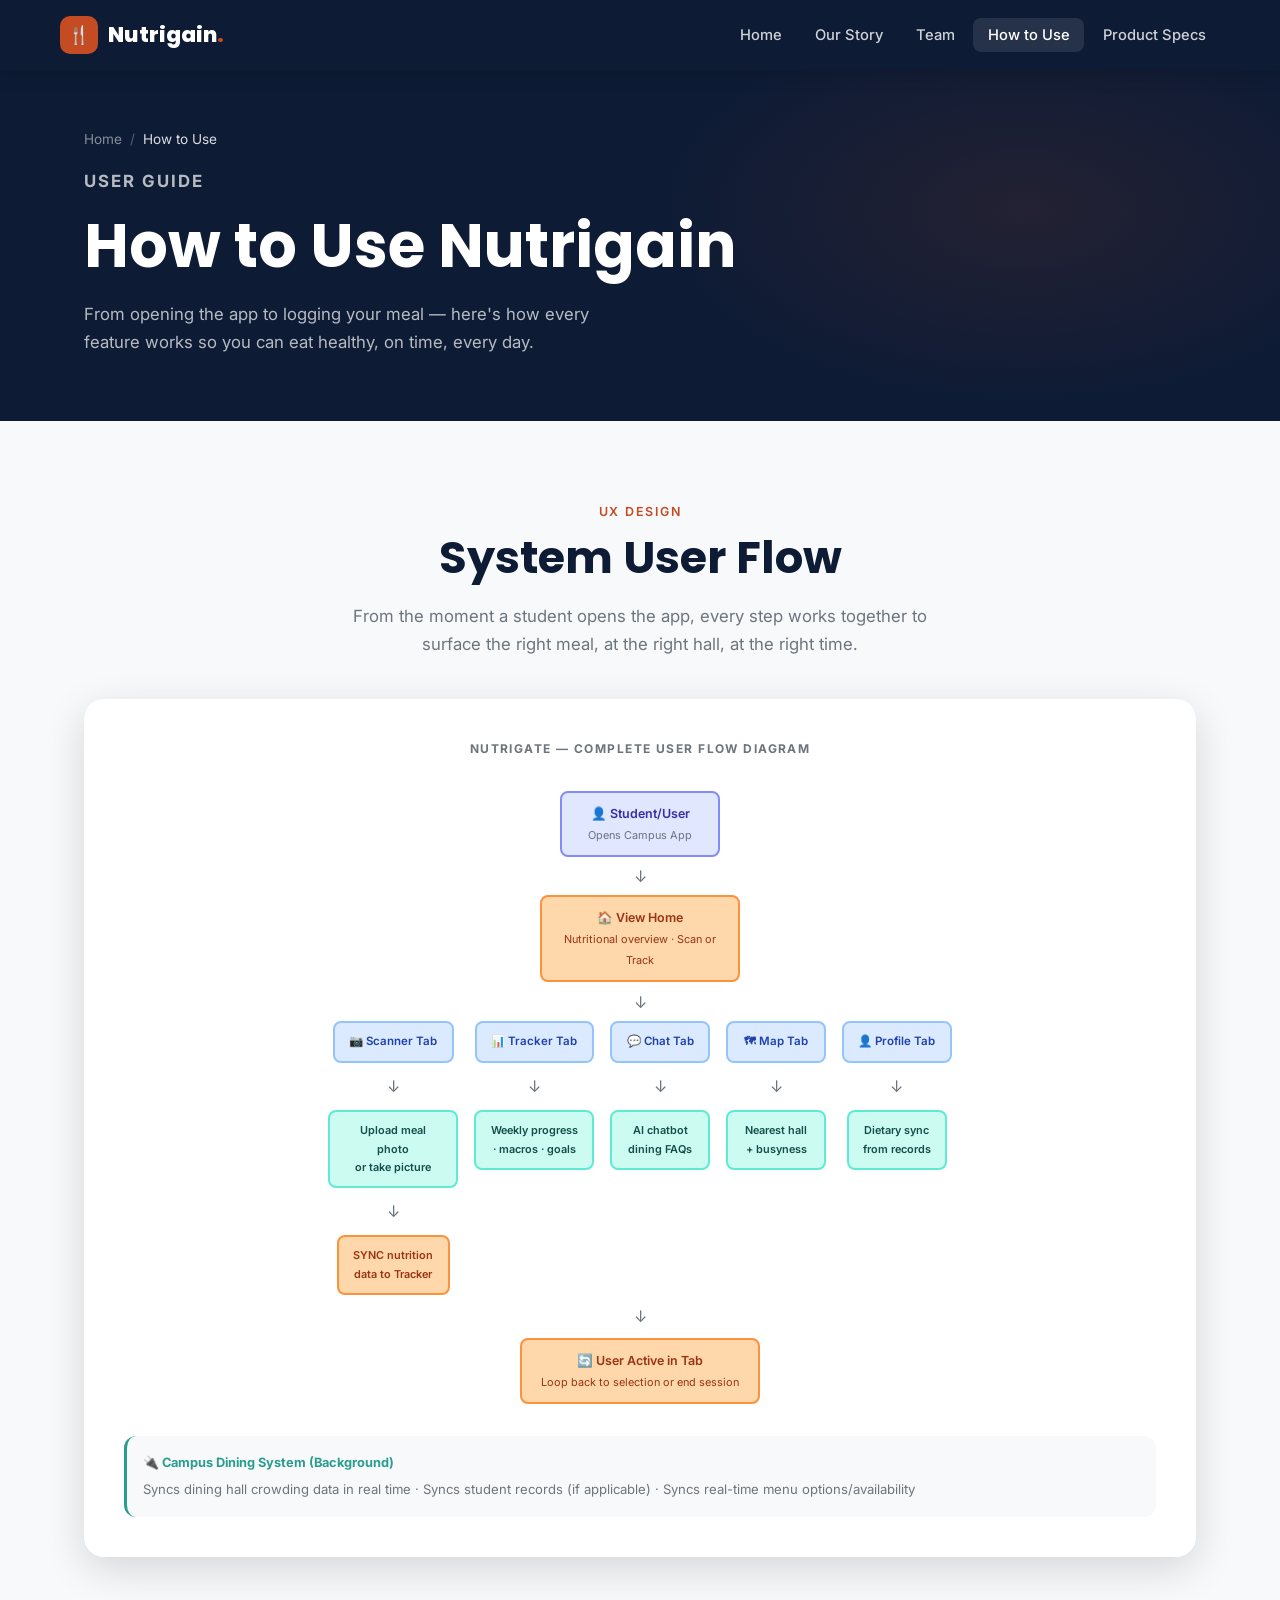
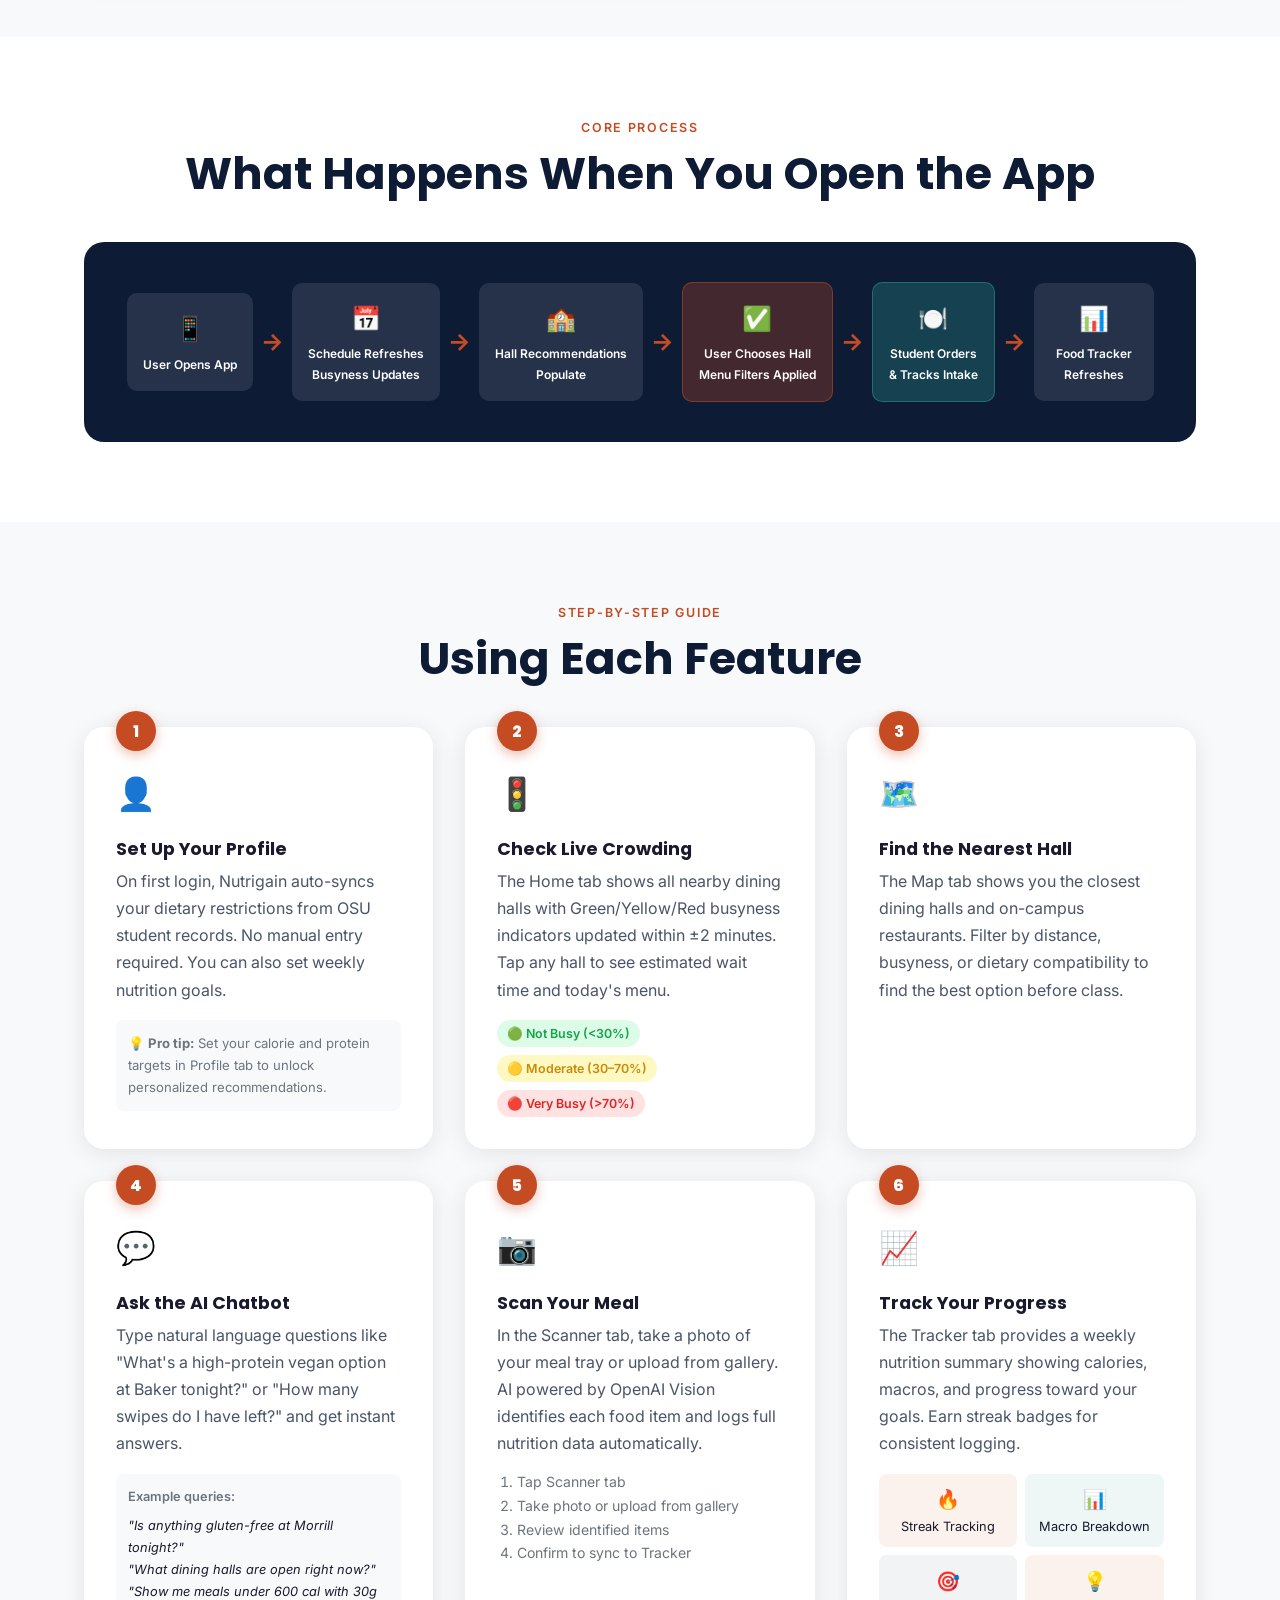
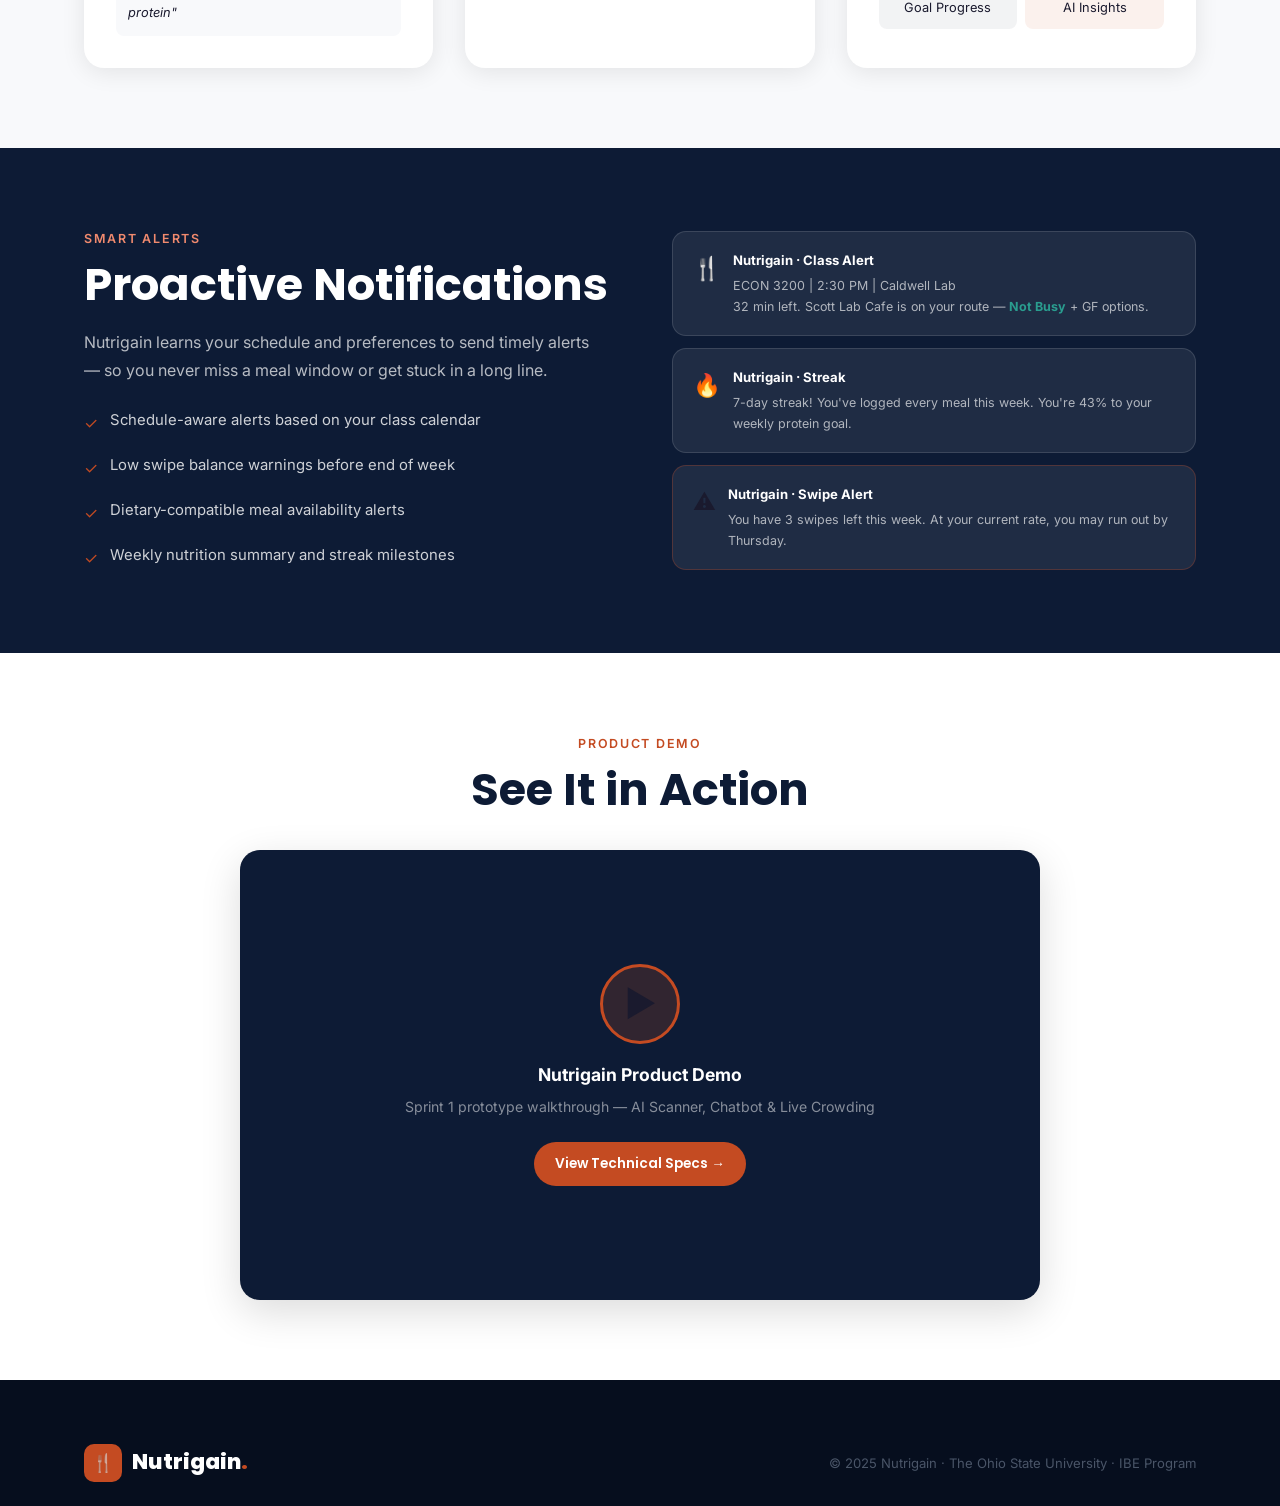
==== how-to-use.html @ 14e50cae "Initial Nutrigain website Co-Authored-By: Claude Sonnet 4.6 <noreply@anthropic.com>" ====
<!DOCTYPE html>
<html lang="en">
<head>
  <meta charset="UTF-8">
  <meta name="viewport" content="width=device-width, initial-scale=1.0">
  <title>How to Use — Nutrigain</title>
  <link rel="stylesheet" href="css/styles.css">
</head>
<body>

<nav class="navbar">
  <div class="nav-inner">
    <a href="index.html" class="nav-logo">
      <div class="nav-logo-icon">🍴</div>
      <span class="nav-logo-text">Nutrigain<span>.</span></span>
    </a>
    <ul class="nav-links">
      <li><a href="index.html">Home</a></li>
      <li><a href="our-story.html">Our Story</a></li>
      <li><a href="team.html">Team</a></li>
      <li><a href="how-to-use.html">How to Use</a></li>
      <li><a href="product-specs.html">Product Specs</a></li>
    </ul>
    <button class="hamburger" aria-label="Menu"><span></span><span></span><span></span></button>
  </div>
</nav>

<!-- ── Page Header ─────────────────────────────────────────── -->
<header class="page-header">
  <div class="container page-header-inner">
    <div class="breadcrumb">
      <a href="index.html">Home</a>
      <span class="sep">/</span>
      <span class="current">How to Use</span>
    </div>
    <p class="page-header-label">User Guide</p>
    <h1>How to Use Nutrigain</h1>
    <p>From opening the app to logging your meal — here's how every feature works so you can eat healthy, on time, every day.</p>
  </div>
</header>

<!-- ── UX Flow Diagram ─────────────────────────────────────── -->
<section class="section section-alt" id="ux-flow">
  <div class="container">
    <div class="text-center fade-in" style="margin-bottom:1.5rem">
      <p class="section-label">UX Design</p>
      <h2 class="section-title">System User Flow</h2>
      <p class="section-subtitle">From the moment a student opens the app, every step works together to surface the right meal, at the right hall, at the right time.</p>
    </div>

    <div class="flow-diagram fade-in">
      <div class="flow-title">NUTRIGATE — COMPLETE USER FLOW DIAGRAM</div>

      <!-- Row 1: Entry -->
      <div style="display:flex; justify-content:center; margin-bottom:0.4rem">
        <div class="flow-node navy" style="text-align:center; min-width:160px">
          👤 Student/User<br>
          <span style="font-size:0.68rem; font-weight:400; color:#6b7280">Opens Campus App</span>
        </div>
      </div>
      <div class="flow-arrow-down">↓</div>

      <!-- Row 2: Home -->
      <div style="display:flex; justify-content:center; margin-bottom:0.4rem">
        <div class="flow-node orange" style="min-width:200px; text-align:center">
          🏠 View Home<br>
          <span style="font-size:0.68rem; font-weight:400">Nutritional overview · Scan or Track</span>
        </div>
      </div>
      <div class="flow-arrow-down">↓</div>

      <!-- Row 3: Branch out -->
      <div style="display:flex; justify-content:center; gap:1rem; margin-bottom:0.4rem; flex-wrap:wrap">
        <div style="display:flex; flex-direction:column; align-items:center; gap:0.3rem">
          <div class="flow-node" style="min-width:100px; font-size:0.72rem; text-align:center">📷 Scanner Tab</div>
          <div class="flow-arrow-down">↓</div>
          <div class="flow-node teal" style="min-width:100px; font-size:0.68rem; text-align:center">Upload meal photo<br>or take picture</div>
          <div class="flow-arrow-down">↓</div>
          <div class="flow-node orange" style="min-width:100px; font-size:0.68rem; text-align:center">SYNC nutrition<br>data to Tracker</div>
        </div>

        <div style="display:flex; flex-direction:column; align-items:center; gap:0.3rem">
          <div class="flow-node" style="min-width:100px; font-size:0.72rem; text-align:center">📊 Tracker Tab</div>
          <div class="flow-arrow-down">↓</div>
          <div class="flow-node teal" style="min-width:100px; font-size:0.68rem; text-align:center">Weekly progress<br>· macros · goals</div>
        </div>

        <div style="display:flex; flex-direction:column; align-items:center; gap:0.3rem">
          <div class="flow-node" style="min-width:100px; font-size:0.72rem; text-align:center">💬 Chat Tab</div>
          <div class="flow-arrow-down">↓</div>
          <div class="flow-node teal" style="min-width:100px; font-size:0.68rem; text-align:center">AI chatbot<br>dining FAQs</div>
        </div>

        <div style="display:flex; flex-direction:column; align-items:center; gap:0.3rem">
          <div class="flow-node" style="min-width:100px; font-size:0.72rem; text-align:center">🗺 Map Tab</div>
          <div class="flow-arrow-down">↓</div>
          <div class="flow-node teal" style="min-width:100px; font-size:0.68rem; text-align:center">Nearest hall<br>+ busyness</div>
        </div>

        <div style="display:flex; flex-direction:column; align-items:center; gap:0.3rem">
          <div class="flow-node" style="min-width:100px; font-size:0.72rem; text-align:center">👤 Profile Tab</div>
          <div class="flow-arrow-down">↓</div>
          <div class="flow-node teal" style="min-width:100px; font-size:0.68rem; text-align:center">Dietary sync<br>from records</div>
        </div>
      </div>

      <div class="flow-arrow-down" style="margin:0.5rem 0">↓</div>
      <div style="display:flex; justify-content:center">
        <div class="flow-node orange" style="min-width:240px; text-align:center">
          🔄 User Active in Tab<br>
          <span style="font-size:0.68rem; font-weight:400">Loop back to selection or end session</span>
        </div>
      </div>

      <!-- Data sync note -->
      <div style="margin-top:2rem; padding:1rem; background:var(--off-white); border-radius:var(--radius); border-left:3px solid var(--teal)">
        <div style="font-size:0.8rem; font-weight:700; color:var(--teal); margin-bottom:0.3rem">🔌 Campus Dining System (Background)</div>
        <div style="font-size:0.82rem; color:var(--gray)">Syncs dining hall crowding data in real time · Syncs student records (if applicable) · Syncs real-time menu options/availability</div>
      </div>
    </div>
  </div>
</section>

<!-- ── Core Process Flow ────────────────────────────────────── -->
<section class="section">
  <div class="container">
    <div class="text-center fade-in" style="margin-bottom:2.5rem">
      <p class="section-label">Core Process</p>
      <h2 class="section-title">What Happens When You Open the App</h2>
    </div>
    <div class="fade-in" style="background:var(--navy); border-radius:var(--radius-lg); padding:2.5rem; overflow-x:auto">
      <div style="display:flex; align-items:center; gap:0.5rem; flex-wrap:wrap; justify-content:center; min-width:600px">
        <div style="background:rgba(255,255,255,0.1); border-radius:10px; padding:1rem; text-align:center; min-width:120px">
          <div style="font-size:1.5rem">📱</div>
          <div style="font-size:0.75rem; color:white; font-weight:600; margin-top:0.3rem">User Opens App</div>
        </div>
        <div style="color:var(--orange); font-size:1.5rem; font-weight:700">→</div>
        <div style="background:rgba(255,255,255,0.1); border-radius:10px; padding:1rem; text-align:center; min-width:120px">
          <div style="font-size:1.5rem">📅</div>
          <div style="font-size:0.75rem; color:white; font-weight:600; margin-top:0.3rem">Schedule Refreshes<br>Busyness Updates</div>
        </div>
        <div style="color:var(--orange); font-size:1.5rem; font-weight:700">→</div>
        <div style="background:rgba(255,255,255,0.1); border-radius:10px; padding:1rem; text-align:center; min-width:120px">
          <div style="font-size:1.5rem">🏫</div>
          <div style="font-size:0.75rem; color:white; font-weight:600; margin-top:0.3rem">Hall Recommendations<br>Populate</div>
        </div>
        <div style="color:var(--orange); font-size:1.5rem; font-weight:700">→</div>
        <div style="background:rgba(196,75,34,0.3); border:1px solid rgba(196,75,34,0.5); border-radius:10px; padding:1rem; text-align:center; min-width:120px">
          <div style="font-size:1.5rem">✅</div>
          <div style="font-size:0.75rem; color:white; font-weight:600; margin-top:0.3rem">User Chooses Hall<br>Menu Filters Applied</div>
        </div>
        <div style="color:var(--orange); font-size:1.5rem; font-weight:700">→</div>
        <div style="background:rgba(42,157,143,0.3); border:1px solid rgba(42,157,143,0.5); border-radius:10px; padding:1rem; text-align:center; min-width:120px">
          <div style="font-size:1.5rem">🍽️</div>
          <div style="font-size:0.75rem; color:white; font-weight:600; margin-top:0.3rem">Student Orders<br>&amp; Tracks Intake</div>
        </div>
        <div style="color:var(--orange); font-size:1.5rem; font-weight:700">→</div>
        <div style="background:rgba(255,255,255,0.1); border-radius:10px; padding:1rem; text-align:center; min-width:120px">
          <div style="font-size:1.5rem">📊</div>
          <div style="font-size:0.75rem; color:white; font-weight:600; margin-top:0.3rem">Food Tracker<br>Refreshes</div>
        </div>
      </div>
    </div>
  </div>
</section>

<!-- ── Feature Walkthroughs ─────────────────────────────────── -->
<section class="section section-alt" id="ai-scanner">
  <div class="container">
    <div class="text-center fade-in" style="margin-bottom:2.5rem">
      <p class="section-label">Step-by-Step Guide</p>
      <h2 class="section-title">Using Each Feature</h2>
    </div>
    <div class="steps-grid">

      <!-- Feature 1 -->
      <div class="step-card fade-in">
        <div class="step-num">1</div>
        <div class="step-icon">👤</div>
        <h3>Set Up Your Profile</h3>
        <p>On first login, Nutrigain auto-syncs your dietary restrictions from OSU student records. No manual entry required. You can also set weekly nutrition goals.</p>
        <div style="margin-top:1rem; background:var(--off-white); border-radius:8px; padding:0.75rem; font-size:0.82rem; color:var(--gray)">
          💡 <strong>Pro tip:</strong> Set your calorie and protein targets in Profile tab to unlock personalized recommendations.
        </div>
      </div>

      <!-- Feature 2 -->
      <div class="step-card fade-in fade-in-delay-1" id="crowding">
        <div class="step-num">2</div>
        <div class="step-icon">🚦</div>
        <h3>Check Live Crowding</h3>
        <p>The Home tab shows all nearby dining halls with Green/Yellow/Red busyness indicators updated within ±2 minutes. Tap any hall to see estimated wait time and today's menu.</p>
        <div style="margin-top:1rem; display:flex; gap:0.5rem; flex-wrap:wrap">
          <span style="background:#dcfce7; color:#16a34a; padding:3px 10px; border-radius:20px; font-size:0.78rem; font-weight:600">🟢 Not Busy (&lt;30%)</span>
          <span style="background:#fef9c3; color:#ca8a04; padding:3px 10px; border-radius:20px; font-size:0.78rem; font-weight:600">🟡 Moderate (30–70%)</span>
          <span style="background:#fee2e2; color:#dc2626; padding:3px 10px; border-radius:20px; font-size:0.78rem; font-weight:600">🔴 Very Busy (&gt;70%)</span>
        </div>
      </div>

      <!-- Feature 3 -->
      <div class="step-card fade-in fade-in-delay-2">
        <div class="step-num">3</div>
        <div class="step-icon">🗺️</div>
        <h3>Find the Nearest Hall</h3>
        <p>The Map tab shows you the closest dining halls and on-campus restaurants. Filter by distance, busyness, or dietary compatibility to find the best option before class.</p>
      </div>

      <!-- Feature 4 -->
      <div class="step-card fade-in" id="chatbot">
        <div class="step-num">4</div>
        <div class="step-icon">💬</div>
        <h3>Ask the AI Chatbot</h3>
        <p>Type natural language questions like "What's a high-protein vegan option at Baker tonight?" or "How many swipes do I have left?" and get instant answers.</p>
        <div style="margin-top:1rem; background:var(--off-white); border-radius:8px; padding:0.75rem">
          <div style="font-size:0.8rem; color:var(--gray); margin-bottom:0.5rem; font-weight:600">Example queries:</div>
          <div style="font-size:0.8rem; color:var(--dark); font-style:italic">"Is anything gluten-free at Morrill tonight?"</div>
          <div style="font-size:0.8rem; color:var(--dark); font-style:italic">"What dining halls are open right now?"</div>
          <div style="font-size:0.8rem; color:var(--dark); font-style:italic">"Show me meals under 600 cal with 30g protein"</div>
        </div>
      </div>

      <!-- Feature 5 -->
      <div class="step-card fade-in fade-in-delay-1">
        <div class="step-num">5</div>
        <div class="step-icon">📷</div>
        <h3>Scan Your Meal</h3>
        <p>In the Scanner tab, take a photo of your meal tray or upload from gallery. AI powered by OpenAI Vision identifies each food item and logs full nutrition data automatically.</p>
        <ol style="margin-top:0.75rem; padding-left:1.2rem; font-size:0.88rem; color:var(--gray)">
          <li>Tap Scanner tab</li>
          <li>Take photo or upload from gallery</li>
          <li>Review identified items</li>
          <li>Confirm to sync to Tracker</li>
        </ol>
      </div>

      <!-- Feature 6 -->
      <div class="step-card fade-in fade-in-delay-2" id="tracker">
        <div class="step-num">6</div>
        <div class="step-icon">📈</div>
        <h3>Track Your Progress</h3>
        <p>The Tracker tab provides a weekly nutrition summary showing calories, macros, and progress toward your goals. Earn streak badges for consistent logging.</p>
        <div style="margin-top:1rem; display:grid; grid-template-columns:1fr 1fr; gap:0.5rem; text-align:center">
          <div style="background:rgba(196,75,34,0.08); border-radius:8px; padding:0.6rem; font-size:0.8rem"><span style="font-size:1.2rem">🔥</span><br>Streak Tracking</div>
          <div style="background:rgba(42,157,143,0.08); border-radius:8px; padding:0.6rem; font-size:0.8rem"><span style="font-size:1.2rem">📊</span><br>Macro Breakdown</div>
          <div style="background:rgba(13,27,53,0.05); border-radius:8px; padding:0.6rem; font-size:0.8rem"><span style="font-size:1.2rem">🎯</span><br>Goal Progress</div>
          <div style="background:rgba(196,75,34,0.08); border-radius:8px; padding:0.6rem; font-size:0.8rem"><span style="font-size:1.2rem">💡</span><br>AI Insights</div>
        </div>
      </div>
    </div>
  </div>
</section>

<!-- ── Smart Notifications ───────────────────────────────────── -->
<section class="section section-dark">
  <div class="container">
    <div style="display:grid; grid-template-columns:1fr 1fr; gap:4rem; align-items:center">
      <div class="fade-in">
        <p class="section-label" style="color:#f08a6e">Smart Alerts</p>
        <h2 class="section-title" style="color:white">Proactive Notifications</h2>
        <p style="color:rgba(255,255,255,0.7); margin-bottom:1.5rem">Nutrigain learns your schedule and preferences to send timely alerts — so you never miss a meal window or get stuck in a long line.</p>
        <ul style="list-style:none">
          <li style="display:flex; align-items:flex-start; gap:0.75rem; margin-bottom:1rem; color:rgba(255,255,255,0.8); font-size:0.93rem">
            <span style="color:var(--orange); font-size:1rem; flex-shrink:0; margin-top:2px">✓</span>
            Schedule-aware alerts based on your class calendar
          </li>
          <li style="display:flex; align-items:flex-start; gap:0.75rem; margin-bottom:1rem; color:rgba(255,255,255,0.8); font-size:0.93rem">
            <span style="color:var(--orange); font-size:1rem; flex-shrink:0; margin-top:2px">✓</span>
            Low swipe balance warnings before end of week
          </li>
          <li style="display:flex; align-items:flex-start; gap:0.75rem; margin-bottom:1rem; color:rgba(255,255,255,0.8); font-size:0.93rem">
            <span style="color:var(--orange); font-size:1rem; flex-shrink:0; margin-top:2px">✓</span>
            Dietary-compatible meal availability alerts
          </li>
          <li style="display:flex; align-items:flex-start; gap:0.75rem; color:rgba(255,255,255,0.8); font-size:0.93rem">
            <span style="color:var(--orange); font-size:1rem; flex-shrink:0; margin-top:2px">✓</span>
            Weekly nutrition summary and streak milestones
          </li>
        </ul>
      </div>
      <div class="fade-in fade-in-delay-1">
        <!-- Notification mockups -->
        <div style="display:flex; flex-direction:column; gap:0.75rem">
          <div style="background:rgba(255,255,255,0.08); border:1px solid rgba(255,255,255,0.12); border-radius:14px; padding:1.1rem 1.25rem; display:flex; align-items:flex-start; gap:0.75rem">
            <div style="font-size:1.4rem; flex-shrink:0">🍴</div>
            <div>
              <div style="font-size:0.82rem; font-weight:700; color:white; margin-bottom:0.2rem">Nutrigain · Class Alert</div>
              <div style="font-size:0.78rem; color:rgba(255,255,255,0.65)">ECON 3200 | 2:30 PM | Caldwell Lab<br>32 min left. Scott Lab Cafe is on your route — <strong style="color:var(--teal)">Not Busy</strong> + GF options.</div>
            </div>
          </div>
          <div style="background:rgba(255,255,255,0.08); border:1px solid rgba(255,255,255,0.12); border-radius:14px; padding:1.1rem 1.25rem; display:flex; align-items:flex-start; gap:0.75rem">
            <div style="font-size:1.4rem; flex-shrink:0">🔥</div>
            <div>
              <div style="font-size:0.82rem; font-weight:700; color:white; margin-bottom:0.2rem">Nutrigain · Streak</div>
              <div style="font-size:0.78rem; color:rgba(255,255,255,0.65)">7-day streak! You've logged every meal this week. You're 43% to your weekly protein goal.</div>
            </div>
          </div>
          <div style="background:rgba(255,255,255,0.08); border:1px solid rgba(196,75,34,0.3); border-radius:14px; padding:1.1rem 1.25rem; display:flex; align-items:flex-start; gap:0.75rem">
            <div style="font-size:1.4rem; flex-shrink:0">⚠️</div>
            <div>
              <div style="font-size:0.82rem; font-weight:700; color:white; margin-bottom:0.2rem">Nutrigain · Swipe Alert</div>
              <div style="font-size:0.78rem; color:rgba(255,255,255,0.65)">You have 3 swipes left this week. At your current rate, you may run out by Thursday.</div>
            </div>
          </div>
        </div>
      </div>
    </div>
  </div>
</section>

<!-- ── Video Embed Placeholder ──────────────────────────────── -->
<section class="section">
  <div class="container">
    <div class="text-center fade-in" style="margin-bottom:2rem">
      <p class="section-label">Product Demo</p>
      <h2 class="section-title">See It in Action</h2>
    </div>
    <div class="fade-in" style="background:var(--navy); border-radius:var(--radius-lg); aspect-ratio:16/9; display:flex; flex-direction:column; align-items:center; justify-content:center; gap:1rem; max-width:800px; margin:0 auto; box-shadow:var(--shadow-lg)">
      <div style="width:80px; height:80px; background:rgba(196,75,34,0.2); border:3px solid var(--orange); border-radius:50%; display:flex; align-items:center; justify-content:center; font-size:2.2rem">▶️</div>
      <div style="text-align:center">
        <div style="color:white; font-weight:700; font-size:1.1rem; margin-bottom:0.3rem">Nutrigain Product Demo</div>
        <div style="color:rgba(255,255,255,0.5); font-size:0.88rem">Sprint 1 prototype walkthrough — AI Scanner, Chatbot &amp; Live Crowding</div>
      </div>
      <a href="product-specs.html" class="btn btn-primary btn-sm" style="margin-top:0.5rem">View Technical Specs →</a>
    </div>
  </div>
</section>

<footer class="footer">
  <div class="container">
    <div class="footer-bottom" style="border-top:none; padding-top:0">
      <div class="nav-logo">
        <div class="nav-logo-icon">🍴</div>
        <span class="nav-logo-text">Nutrigain<span>.</span></span>
      </div>
      <p>&copy; 2025 Nutrigain · The Ohio State University · IBE Program</p>
    </div>
  </div>
</footer>

<script src="js/main.js"></script>
</body>
</html>
---- css/styles.css ----
/* ============================================================
   Nutrigain — Master Stylesheet
   Colors: Navy #0d1b35 | Orange #c44b22 | Teal #2a9d8f
   ============================================================ */

@import url('https://fonts.googleapis.com/css2?family=Poppins:wght@400;600;700;800&family=Inter:wght@300;400;500;600&display=swap');

:root {
  --navy:        #0d1b35;
  --navy-mid:    #162444;
  --navy-light:  #1e3a6e;
  --orange:      #c44b22;
  --orange-h:    #d95c32;
  --teal:        #2a9d8f;
  --teal-h:      #3dbcac;
  --white:       #ffffff;
  --off-white:   #f8f9fb;
  --light:       #eef0f4;
  --gray:        #6c757d;
  --dark:        #1a1a2e;
  --shadow:      0 4px 24px rgba(0,0,0,0.09);
  --shadow-lg:   0 12px 40px rgba(0,0,0,0.14);
  --radius:      12px;
  --radius-lg:   20px;
  --transition:  all 0.3s cubic-bezier(0.4,0,0.2,1);
}

/* ── Reset ── */
*, *::before, *::after { box-sizing: border-box; margin: 0; padding: 0; }
html { scroll-behavior: smooth; }
body {
  font-family: 'Inter', -apple-system, BlinkMacSystemFont, sans-serif;
  color: var(--dark);
  line-height: 1.7;
  overflow-x: hidden;
  background: var(--white);
}
img { max-width: 100%; display: block; }
a  { text-decoration: none; color: inherit; }
ul { list-style: none; }

/* ── Typography ── */
h1,h2,h3,h4,h5 { font-family: 'Poppins', sans-serif; font-weight: 700; line-height: 1.25; }
h1 { font-size: clamp(2.2rem, 5vw, 3.8rem); }
h2 { font-size: clamp(1.8rem, 3.5vw, 2.8rem); }
h3 { font-size: clamp(1.2rem, 2vw, 1.6rem); }
p  { font-size: 1rem; color: #4a5568; }

.section-label {
  font-size: 0.78rem;
  font-weight: 600;
  letter-spacing: 0.14em;
  text-transform: uppercase;
  color: var(--orange);
  margin-bottom: 0.5rem;
}
.section-title { margin-bottom: 1rem; color: var(--navy); }
.section-subtitle { font-size: 1.05rem; color: var(--gray); max-width: 600px; }

/* ── Layout Helpers ── */
.container { max-width: 1160px; margin: 0 auto; padding: 0 1.5rem; }
.section { padding: 5rem 0; }
.section-dark { background: var(--navy); }
.section-alt  { background: var(--off-white); }
.text-center { text-align: center; }
.text-center .section-subtitle { margin: 0 auto; }
.flex { display: flex; }
.flex-center { display: flex; align-items: center; justify-content: center; }
.grid-2 { display: grid; grid-template-columns: repeat(2,1fr); gap: 2rem; }
.grid-3 { display: grid; grid-template-columns: repeat(3,1fr); gap: 2rem; }
.grid-4 { display: grid; grid-template-columns: repeat(4,1fr); gap: 1.5rem; }

/* ── Buttons ── */
.btn {
  display: inline-flex;
  align-items: center;
  gap: 0.5rem;
  padding: 0.8rem 2rem;
  border-radius: 50px;
  font-family: 'Poppins', sans-serif;
  font-weight: 600;
  font-size: 0.95rem;
  cursor: pointer;
  border: 2px solid transparent;
  transition: var(--transition);
  white-space: nowrap;
}
.btn-primary { background: var(--orange); color: var(--white); }
.btn-primary:hover { background: var(--orange-h); transform: translateY(-2px); box-shadow: 0 8px 24px rgba(196,75,34,0.35); }
.btn-secondary { background: transparent; border-color: var(--white); color: var(--white); }
.btn-secondary:hover { background: var(--white); color: var(--navy); transform: translateY(-2px); }
.btn-teal { background: var(--teal); color: var(--white); }
.btn-teal:hover { background: var(--teal-h); transform: translateY(-2px); }
.btn-outline { background: transparent; border-color: var(--navy); color: var(--navy); }
.btn-outline:hover { background: var(--navy); color: var(--white); }
.btn-sm { padding: 0.5rem 1.2rem; font-size: 0.85rem; }

/* ── Navigation ── */
.navbar {
  position: fixed;
  top: 0; left: 0; right: 0;
  z-index: 1000;
  background: var(--navy);
  padding: 0 1.5rem;
  height: 70px;
  display: flex;
  align-items: center;
  transition: var(--transition);
  box-shadow: 0 2px 20px rgba(0,0,0,0.2);
}
.navbar.scrolled { height: 62px; background: rgba(13,27,53,0.97); backdrop-filter: blur(10px); }
.nav-inner { max-width: 1160px; margin: 0 auto; width: 100%; display: flex; align-items: center; justify-content: space-between; }
.nav-logo { display: flex; align-items: center; gap: 0.65rem; }
.nav-logo-icon {
  width: 38px; height: 38px;
  background: var(--orange);
  border-radius: 10px;
  display: flex; align-items: center; justify-content: center;
  font-size: 1.1rem;
}
.nav-logo-text { font-family: 'Poppins', sans-serif; font-weight: 800; font-size: 1.35rem; color: var(--white); }
.nav-logo-text span { color: var(--orange); }
.nav-links { display: flex; align-items: center; gap: 0.25rem; }
.nav-links a {
  color: rgba(255,255,255,0.8);
  font-weight: 500;
  font-size: 0.92rem;
  padding: 0.5rem 0.9rem;
  border-radius: 8px;
  transition: var(--transition);
}
.nav-links a:hover, .nav-links a.active { color: var(--white); background: rgba(255,255,255,0.1); }
.nav-cta { margin-left: 0.5rem; }
.hamburger { display: none; flex-direction: column; gap: 5px; cursor: pointer; padding: 5px; }
.hamburger span { display: block; width: 24px; height: 2px; background: var(--white); border-radius: 2px; transition: var(--transition); }

/* ── Hero ── */
.hero {
  min-height: 100vh;
  background: var(--navy);
  display: flex;
  align-items: center;
  position: relative;
  overflow: hidden;
  padding-top: 70px;
}
.hero-bg {
  position: absolute; inset: 0;
  background:
    radial-gradient(ellipse 60% 50% at 70% 50%, rgba(196,75,34,0.12) 0%, transparent 60%),
    radial-gradient(ellipse 40% 60% at 20% 80%, rgba(42,157,143,0.1) 0%, transparent 50%);
}
.hero-grid {
  display: grid;
  grid-template-columns: 1fr 1fr;
  gap: 4rem;
  align-items: center;
  position: relative;
  z-index: 1;
}
.hero-badge {
  display: inline-flex;
  align-items: center;
  gap: 0.5rem;
  background: rgba(196,75,34,0.15);
  border: 1px solid rgba(196,75,34,0.3);
  color: #f08a6e;
  padding: 0.4rem 1rem;
  border-radius: 50px;
  font-size: 0.82rem;
  font-weight: 600;
  letter-spacing: 0.05em;
  margin-bottom: 1.5rem;
}
.hero h1 { color: var(--white); margin-bottom: 1.25rem; }
.hero h1 .highlight { color: var(--orange); }
.hero p { color: rgba(255,255,255,0.7); font-size: 1.1rem; max-width: 500px; margin-bottom: 2rem; }
.hero-actions { display: flex; gap: 1rem; flex-wrap: wrap; }
.hero-stats { display: flex; gap: 2.5rem; margin-top: 3rem; }
.hero-stat-num { font-family: 'Poppins', sans-serif; font-size: 1.8rem; font-weight: 800; color: var(--white); }
.hero-stat-label { font-size: 0.82rem; color: rgba(255,255,255,0.55); margin-top: -2px; }

/* Phone mockup */
.phone-mockup {
  position: relative;
  display: flex;
  justify-content: center;
  align-items: center;
}
.phone-glow {
  position: absolute;
  width: 280px; height: 280px;
  background: radial-gradient(circle, rgba(196,75,34,0.25), transparent 70%);
  border-radius: 50%;
}
.phone-frame {
  width: 260px;
  background: #111827;
  border-radius: 36px;
  padding: 10px;
  box-shadow: 0 30px 80px rgba(0,0,0,0.5), inset 0 0 0 1px rgba(255,255,255,0.1);
  position: relative;
  z-index: 1;
}
.phone-screen {
  background: #0f172a;
  border-radius: 28px;
  overflow: hidden;
  min-height: 480px;
}
.phone-notch {
  width: 80px; height: 20px;
  background: #111827;
  border-radius: 0 0 12px 12px;
  margin: 0 auto;
}
.phone-header {
  background: var(--orange);
  padding: 1rem;
  text-align: center;
}
.phone-header-title { font-family: 'Poppins', sans-serif; font-weight: 700; color: white; font-size: 0.9rem; }
.phone-header-sub { font-size: 0.68rem; color: rgba(255,255,255,0.8); }
.phone-tabs {
  display: flex;
  border-bottom: 1px solid rgba(255,255,255,0.1);
}
.phone-tab {
  flex: 1;
  padding: 0.5rem;
  text-align: center;
  font-size: 0.65rem;
  color: rgba(255,255,255,0.5);
  cursor: pointer;
}
.phone-tab.active { color: var(--orange); border-bottom: 2px solid var(--orange); }
.phone-content { padding: 0.75rem; }
.phone-greeting { font-size: 0.75rem; color: rgba(255,255,255,0.7); margin-bottom: 0.5rem; }
.phone-greeting b { color: white; }
.phone-stats-row { display: flex; gap: 0.5rem; margin-bottom: 0.75rem; }
.phone-stat-card {
  flex: 1;
  background: rgba(255,255,255,0.06);
  border-radius: 8px;
  padding: 0.5rem;
  text-align: center;
}
.phone-stat-card .num { font-size: 0.9rem; font-weight: 700; color: var(--orange); }
.phone-stat-card .lbl { font-size: 0.55rem; color: rgba(255,255,255,0.5); }
.phone-section-title { font-size: 0.72rem; font-weight: 600; color: rgba(255,255,255,0.9); margin-bottom: 0.5rem; display: flex; align-items: center; justify-content: space-between; }
.live-badge { font-size: 0.55rem; background: #16a34a; color: white; padding: 2px 6px; border-radius: 4px; }
.dining-card {
  background: rgba(255,255,255,0.06);
  border-radius: 8px;
  padding: 0.6rem 0.75rem;
  margin-bottom: 0.4rem;
  display: flex;
  align-items: center;
  justify-content: space-between;
}
.dining-card-name { font-size: 0.68rem; color: white; font-weight: 600; }
.dining-card-sub { font-size: 0.58rem; color: rgba(255,255,255,0.5); }
.status-badge { font-size: 0.55rem; padding: 2px 7px; border-radius: 4px; font-weight: 600; }
.status-green { background: rgba(22,163,74,0.25); color: #4ade80; }
.status-yellow { background: rgba(234,179,8,0.25); color: #facc15; }
.status-red { background: rgba(239,68,68,0.25); color: #f87171; }
.phone-streak {
  background: linear-gradient(135deg, rgba(196,75,34,0.3), rgba(196,75,34,0.1));
  border: 1px solid rgba(196,75,34,0.3);
  border-radius: 8px;
  padding: 0.6rem;
  text-align: center;
  margin-top: 0.5rem;
}
.phone-streak .streak-num { font-size: 1.1rem; font-weight: 800; color: var(--orange); }
.phone-streak .streak-txt { font-size: 0.6rem; color: rgba(255,255,255,0.6); }
.phone-bottom-nav {
  display: flex;
  background: #0f172a;
  border-top: 1px solid rgba(255,255,255,0.08);
  padding: 0.5rem 0;
}
.phone-bottom-nav a {
  flex: 1;
  text-align: center;
  font-size: 0.6rem;
  color: rgba(255,255,255,0.4);
  display: flex;
  flex-direction: column;
  align-items: center;
  gap: 2px;
}
.phone-bottom-nav a.active { color: var(--orange); }
.phone-bottom-nav a .icon { font-size: 1rem; }

/* ── Problem Section ── */
.problem-grid { display: grid; grid-template-columns: repeat(3,1fr); gap: 1.5rem; margin-top: 3rem; }
.problem-card {
  background: var(--white);
  border-radius: var(--radius-lg);
  padding: 2rem;
  box-shadow: var(--shadow);
  transition: var(--transition);
  border-top: 4px solid transparent;
}
.problem-card:nth-child(1) { border-top-color: var(--orange); }
.problem-card:nth-child(2) { border-top-color: var(--navy); }
.problem-card:nth-child(3) { border-top-color: var(--teal); }
.problem-card:hover { transform: translateY(-6px); box-shadow: var(--shadow-lg); }
.problem-icon { font-size: 2.2rem; margin-bottom: 1rem; }
.problem-card h3 { margin-bottom: 0.6rem; font-size: 1.15rem; }

/* ── Features ── */
.features-grid { display: grid; grid-template-columns: repeat(3,1fr); gap: 1.5rem; margin-top: 3rem; }
.feature-card {
  background: rgba(255,255,255,0.05);
  border: 1px solid rgba(255,255,255,0.08);
  border-radius: var(--radius-lg);
  padding: 2rem;
  transition: var(--transition);
}
.feature-card:hover {
  background: rgba(255,255,255,0.08);
  transform: translateY(-4px);
  border-color: rgba(196,75,34,0.3);
}
.feature-icon {
  width: 52px; height: 52px;
  border-radius: 14px;
  display: flex; align-items: center; justify-content: center;
  font-size: 1.4rem;
  margin-bottom: 1.2rem;
}
.fi-orange { background: rgba(196,75,34,0.2); }
.fi-teal   { background: rgba(42,157,143,0.2); }
.fi-blue   { background: rgba(59,130,246,0.2); }
.feature-card h3 { color: var(--white); margin-bottom: 0.5rem; font-size: 1.05rem; }
.feature-card p  { color: rgba(255,255,255,0.6); font-size: 0.92rem; }

/* ── Value Prop ── */
.value-prop-box {
  background: linear-gradient(135deg, var(--navy-mid), var(--navy-light));
  border-radius: var(--radius-lg);
  padding: 3rem;
  text-align: center;
  border: 1px solid rgba(255,255,255,0.08);
}
.value-prop-box p { color: rgba(255,255,255,0.85); font-size: 1.2rem; font-style: italic; font-family: 'Poppins', sans-serif; font-weight: 500; max-width: 700px; margin: 0 auto; }

/* ── Stats Bar ── */
.stats-bar {
  background: var(--orange);
  padding: 2.5rem 0;
}
.stats-row { display: flex; justify-content: space-around; align-items: center; flex-wrap: wrap; gap: 2rem; }
.stat-item { text-align: center; }
.stat-num { font-family: 'Poppins', sans-serif; font-size: 2.4rem; font-weight: 800; color: var(--white); line-height: 1; }
.stat-label { font-size: 0.82rem; color: rgba(255,255,255,0.8); margin-top: 0.3rem; font-weight: 500; }

/* ── Comparison Table ── */
.comparison-table { width: 100%; border-collapse: separate; border-spacing: 0; margin-top: 2.5rem; border-radius: var(--radius); overflow: hidden; box-shadow: var(--shadow); }
.comparison-table th { background: var(--navy); color: var(--white); padding: 1rem 1.2rem; font-size: 0.88rem; font-weight: 600; text-align: center; }
.comparison-table th:first-child { text-align: left; }
.comparison-table th.highlight { background: var(--orange); }
.comparison-table td { padding: 0.9rem 1.2rem; text-align: center; font-size: 0.9rem; border-bottom: 1px solid var(--light); }
.comparison-table td:first-child { text-align: left; font-weight: 500; background: var(--off-white); }
.comparison-table tr:last-child td { border-bottom: none; }
.comparison-table tr:hover td { background: rgba(196,75,34,0.04); }
.check { color: #16a34a; font-size: 1.1rem; }
.cross { color: #dc2626; font-size: 1.1rem; }
.partial { color: #d97706; font-size: 1.1rem; }

/* ── Persona Card ── */
.persona-card {
  background: var(--white);
  border-radius: var(--radius-lg);
  overflow: hidden;
  box-shadow: var(--shadow-lg);
  display: grid;
  grid-template-columns: 280px 1fr;
}
.persona-left {
  background: var(--navy);
  padding: 2.5rem 2rem;
  text-align: center;
}
.persona-avatar {
  width: 100px; height: 100px;
  background: linear-gradient(135deg, var(--orange), #e07548);
  border-radius: 50%;
  display: flex; align-items: center; justify-content: center;
  font-size: 2.5rem;
  margin: 0 auto 1rem;
  border: 4px solid rgba(255,255,255,0.15);
}
.persona-name { font-family: 'Poppins', sans-serif; font-size: 1.6rem; font-weight: 800; color: var(--white); margin-bottom: 0.25rem; }
.persona-meta { font-size: 0.85rem; color: rgba(255,255,255,0.6); line-height: 1.8; }
.persona-tags { display: flex; flex-wrap: wrap; gap: 0.4rem; margin-top: 1rem; justify-content: center; }
.persona-tag { background: rgba(255,255,255,0.12); color: rgba(255,255,255,0.85); padding: 3px 10px; border-radius: 20px; font-size: 0.75rem; }
.persona-right { padding: 2.5rem; }
.persona-section-title { font-size: 0.8rem; font-weight: 700; letter-spacing: 0.1em; text-transform: uppercase; margin-bottom: 0.75rem; }
.persona-section-title.orange { color: var(--orange); }
.persona-section-title.teal { color: var(--teal); }
.persona-list { margin-bottom: 1.5rem; }
.persona-list li {
  display: flex;
  align-items: flex-start;
  gap: 0.6rem;
  padding: 0.5rem 0;
  border-bottom: 1px solid var(--light);
  font-size: 0.93rem;
  color: #4a5568;
}
.persona-list li:last-child { border-bottom: none; }
.persona-list li::before { content: '▎'; color: var(--orange); font-size: 1rem; flex-shrink: 0; line-height: 1.5; }
.persona-list.teal li::before { color: var(--teal); }
.persona-quote {
  background: var(--off-white);
  border-left: 4px solid var(--orange);
  padding: 1.2rem 1.5rem;
  border-radius: 0 var(--radius) var(--radius) 0;
  font-style: italic;
  font-size: 0.95rem;
  color: var(--dark);
  margin-top: 1.5rem;
}

/* ── Timeline ── */
.timeline { position: relative; padding: 2rem 0; }
.timeline::before {
  content: '';
  position: absolute;
  left: 50%;
  top: 0; bottom: 0;
  width: 2px;
  background: linear-gradient(to bottom, var(--orange), var(--teal));
  transform: translateX(-50%);
}
.timeline-item {
  display: grid;
  grid-template-columns: 1fr 60px 1fr;
  gap: 0; margin-bottom: 3rem;
  align-items: start;
}
.timeline-item:nth-child(even) .timeline-content:first-child { order: 3; text-align: left; }
.timeline-item:nth-child(even) .timeline-center { order: 2; }
.timeline-item:nth-child(even) .timeline-content:last-child { order: 1; text-align: right; }
.timeline-content {
  background: var(--white);
  border-radius: var(--radius);
  padding: 1.5rem;
  box-shadow: var(--shadow);
  transition: var(--transition);
}
.timeline-content:hover { transform: translateY(-3px); box-shadow: var(--shadow-lg); }
.timeline-content.empty { background: transparent; box-shadow: none; }
.timeline-center { display: flex; justify-content: center; align-items: flex-start; padding-top: 1.5rem; }
.timeline-dot {
  width: 44px; height: 44px;
  border-radius: 50%;
  background: var(--orange);
  display: flex; align-items: center; justify-content: center;
  font-size: 1.2rem;
  box-shadow: 0 0 0 6px rgba(196,75,34,0.15);
  flex-shrink: 0;
}
.timeline-dot.teal { background: var(--teal); box-shadow: 0 0 0 6px rgba(42,157,143,0.15); }
.timeline-dot.navy { background: var(--navy); box-shadow: 0 0 0 6px rgba(13,27,53,0.15); }
.timeline-step { font-size: 0.75rem; font-weight: 700; letter-spacing: 0.1em; text-transform: uppercase; color: var(--orange); margin-bottom: 0.4rem; }
.timeline-content h3 { font-size: 1.05rem; margin-bottom: 0.5rem; }
.timeline-content p  { font-size: 0.88rem; }

/* ── Team ── */
.team-grid { display: grid; grid-template-columns: repeat(4,1fr); gap: 2rem; margin-top: 3rem; }
.team-card {
  background: var(--white);
  border-radius: var(--radius-lg);
  overflow: hidden;
  box-shadow: var(--shadow);
  transition: var(--transition);
  text-align: center;
}
.team-card:hover { transform: translateY(-8px); box-shadow: var(--shadow-lg); }
.team-photo {
  height: 180px;
  background: var(--navy);
  display: flex; align-items: center; justify-content: center;
  font-size: 3rem;
  position: relative;
  overflow: hidden;
}
.team-photo::before {
  content: '';
  position: absolute; inset: 0;
  background: radial-gradient(circle at 50% 70%, rgba(196,75,34,0.15), transparent 60%);
}
.team-initials {
  width: 80px; height: 80px;
  border-radius: 50%;
  display: flex; align-items: center; justify-content: center;
  font-family: 'Poppins', sans-serif;
  font-size: 1.6rem;
  font-weight: 800;
  color: var(--white);
  position: relative;
  z-index: 1;
  border: 3px solid rgba(255,255,255,0.2);
}
.ti-orange { background: var(--orange); }
.ti-teal   { background: var(--teal); }
.ti-blue   { background: #3b82f6; }
.ti-purple { background: #7c3aed; }
.team-info { padding: 1.5rem; }
.team-name { font-size: 1.05rem; margin-bottom: 0.2rem; }
.team-role { font-size: 0.82rem; color: var(--orange); font-weight: 600; margin-bottom: 0.75rem; }
.team-bio  { font-size: 0.85rem; margin-bottom: 1rem; }
.team-link { font-size: 0.85rem; font-weight: 600; color: var(--teal); display: inline-flex; align-items: center; gap: 0.3rem; }
.team-link:hover { color: var(--orange); }

/* ── UX Flow ── */
.flow-diagram {
  background: var(--white);
  border-radius: var(--radius-lg);
  padding: 2.5rem;
  box-shadow: var(--shadow-lg);
  margin-top: 2.5rem;
  overflow-x: auto;
}
.flow-title { font-size: 0.75rem; font-weight: 700; letter-spacing: 0.12em; text-transform: uppercase; color: var(--gray); margin-bottom: 2rem; text-align: center; }
.flow-row { display: flex; align-items: flex-start; justify-content: center; gap: 0; flex-wrap: nowrap; }
.flow-node {
  background: #dbeafe;
  border: 2px solid #93c5fd;
  border-radius: 8px;
  padding: 0.6rem 0.9rem;
  font-size: 0.78rem;
  font-weight: 600;
  color: #1e40af;
  text-align: center;
  min-width: 110px;
  max-width: 130px;
  position: relative;
}
.flow-node.orange { background: #fed7aa; border-color: #fb923c; color: #9a3412; }
.flow-node.teal   { background: #ccfbf1; border-color: #5eead4; color: #134e4a; }
.flow-node.navy   { background: #e0e7ff; border-color: #818cf8; color: #3730a3; }
.flow-arrow {
  display: flex; align-items: center;
  color: var(--gray);
  font-size: 1rem;
  padding: 0 0.3rem;
  margin-top: 0.8rem;
}
.flow-arrow-down {
  display: flex;
  justify-content: center;
  color: var(--gray);
  font-size: 1rem;
  margin: 0.3rem 0;
}
.flow-col { display: flex; flex-direction: column; align-items: center; }
.flow-branch { display: flex; gap: 1rem; justify-content: center; align-items: flex-start; }

/* ── Step Cards ── */
.steps-grid { display: grid; grid-template-columns: repeat(3,1fr); gap: 2rem; margin-top: 2.5rem; }
.step-card {
  background: var(--white);
  border-radius: var(--radius-lg);
  padding: 2rem;
  box-shadow: var(--shadow);
  position: relative;
  transition: var(--transition);
}
.step-card:hover { transform: translateY(-5px); box-shadow: var(--shadow-lg); }
.step-num {
  position: absolute;
  top: -16px; left: 2rem;
  width: 40px; height: 40px;
  background: var(--orange);
  color: var(--white);
  border-radius: 50%;
  display: flex; align-items: center; justify-content: center;
  font-family: 'Poppins', sans-serif;
  font-weight: 800;
  font-size: 1rem;
  box-shadow: 0 4px 12px rgba(196,75,34,0.35);
}
.step-icon { font-size: 2rem; margin: 0.5rem 0 1rem; }
.step-card h3 { font-size: 1.1rem; margin-bottom: 0.5rem; }

/* ── Specs ── */
.spec-grid { display: grid; grid-template-columns: repeat(2,1fr); gap: 2rem; margin-top: 2.5rem; }
.spec-card {
  background: var(--white);
  border-radius: var(--radius-lg);
  padding: 2rem;
  box-shadow: var(--shadow);
}
.spec-card-title { font-size: 1rem; font-weight: 700; margin-bottom: 1.2rem; display: flex; align-items: center; gap: 0.6rem; color: var(--navy); }
.spec-card-title span { font-size: 1.4rem; }
.spec-list li { padding: 0.6rem 0; border-bottom: 1px solid var(--light); font-size: 0.9rem; color: #4a5568; display: flex; align-items: flex-start; gap: 0.5rem; }
.spec-list li:last-child { border-bottom: none; }
.spec-list li::before { content: '→'; color: var(--orange); font-weight: 700; flex-shrink: 0; }
.tech-pill {
  display: inline-flex;
  align-items: center;
  gap: 0.4rem;
  background: var(--off-white);
  border: 1px solid var(--light);
  border-radius: 50px;
  padding: 0.4rem 1rem;
  font-size: 0.85rem;
  font-weight: 600;
  margin: 0.3rem;
  transition: var(--transition);
}
.tech-pill:hover { background: var(--navy); color: var(--white); border-color: var(--navy); }
.tech-pill.primary { background: var(--orange); color: white; border-color: var(--orange); }
.tech-pill.teal    { background: var(--teal); color: white; border-color: var(--teal); }
.code-block {
  background: #0f172a;
  color: #94a3b8;
  border-radius: var(--radius);
  padding: 1.5rem;
  font-family: 'Courier New', monospace;
  font-size: 0.82rem;
  line-height: 1.7;
  overflow-x: auto;
  margin-top: 1rem;
}
.code-block .keyword { color: #f472b6; }
.code-block .string  { color: #34d399; }
.code-block .comment { color: #64748b; }
.code-block .func    { color: #60a5fa; }

/* ── Requirement Table ── */
.req-table { width: 100%; border-collapse: separate; border-spacing: 0; border-radius: var(--radius); overflow: hidden; box-shadow: var(--shadow); margin-top: 2rem; }
.req-table th { background: var(--navy); color: var(--white); padding: 0.9rem 1rem; font-size: 0.85rem; text-align: left; }
.req-table td { padding: 0.85rem 1rem; font-size: 0.88rem; border-bottom: 1px solid var(--light); vertical-align: top; }
.req-table tr:last-child td { border-bottom: none; }
.req-table tr:hover td { background: rgba(196,75,34,0.04); }
.priority-high   { background: rgba(196,75,34,0.1); color: var(--orange); padding: 2px 10px; border-radius: 20px; font-size: 0.78rem; font-weight: 700; }
.priority-medium { background: rgba(42,157,143,0.1); color: var(--teal); padding: 2px 10px; border-radius: 20px; font-size: 0.78rem; font-weight: 700; }

/* ── CTA Section ── */
.cta-section {
  background: linear-gradient(135deg, var(--navy), var(--navy-light));
  padding: 6rem 0;
  text-align: center;
  position: relative;
  overflow: hidden;
}
.cta-section::before {
  content: '';
  position: absolute;
  top: -50%; left: -20%;
  width: 500px; height: 500px;
  background: radial-gradient(circle, rgba(196,75,34,0.12), transparent 60%);
  border-radius: 50%;
}
.cta-section h2 { color: var(--white); margin-bottom: 1rem; position: relative; z-index: 1; }
.cta-section p  { color: rgba(255,255,255,0.7); font-size: 1.05rem; margin-bottom: 2rem; position: relative; z-index: 1; }

/* ── Footer ── */
.footer {
  background: #060e1e;
  padding: 4rem 0 1.5rem;
  color: rgba(255,255,255,0.6);
}
.footer-grid { display: grid; grid-template-columns: 2fr 1fr 1fr 1fr; gap: 3rem; margin-bottom: 3rem; }
.footer-brand p { font-size: 0.9rem; margin: 0.75rem 0 1.25rem; max-width: 280px; }
.footer-heading { font-family: 'Poppins', sans-serif; font-weight: 700; font-size: 0.9rem; color: var(--white); margin-bottom: 1rem; }
.footer-links li { margin-bottom: 0.5rem; }
.footer-links a { font-size: 0.88rem; color: rgba(255,255,255,0.55); transition: var(--transition); }
.footer-links a:hover { color: var(--orange); }
.footer-bottom { border-top: 1px solid rgba(255,255,255,0.08); padding-top: 1.5rem; display: flex; justify-content: space-between; align-items: center; flex-wrap: wrap; gap: 1rem; }
.footer-bottom p { font-size: 0.82rem; }
.footer-osu { font-size: 0.82rem; color: rgba(255,255,255,0.4); }

/* ── Page Header ── */
.page-header {
  background: var(--navy);
  padding: 8rem 0 4rem;
  position: relative;
  overflow: hidden;
}
.page-header::before {
  content: '';
  position: absolute; inset: 0;
  background: radial-gradient(ellipse 50% 80% at 80% 50%, rgba(196,75,34,0.12), transparent 60%);
}
.page-header-inner { position: relative; z-index: 1; }
.page-header-label { font-size: 0.78rem; font-weight: 700; letter-spacing: 0.12em; text-transform: uppercase; color: var(--orange); margin-bottom: 0.75rem; }
.page-header h1 { color: var(--white); margin-bottom: 1rem; }
.page-header p  { color: rgba(255,255,255,0.7); font-size: 1.05rem; max-width: 560px; }

/* ── Market Section ── */
.market-grid { display: grid; grid-template-columns: repeat(3,1fr); gap: 1.5rem; margin-top: 2.5rem; }
.market-card { border-radius: var(--radius-lg); padding: 2.5rem; text-align: center; }
.market-card.tam  { background: var(--navy); color: var(--white); }
.market-card.sam  { background: var(--off-white); color: var(--dark); border: 2px solid var(--teal); }
.market-card.som  { background: var(--off-white); color: var(--dark); border: 2px solid var(--orange); }
.market-label     { font-size: 0.8rem; font-weight: 700; letter-spacing: 0.1em; text-transform: uppercase; margin-bottom: 0.5rem; }
.market-card.tam .market-label  { color: rgba(255,255,255,0.6); }
.market-card.sam .market-label  { color: var(--teal); }
.market-card.som .market-label  { color: var(--orange); }
.market-amount { font-family: 'Poppins', sans-serif; font-size: 3rem; font-weight: 800; line-height: 1; margin-bottom: 0.25rem; }
.market-card.tam .market-amount { color: var(--white); }
.market-card.sam .market-amount { color: var(--teal); }
.market-card.som .market-amount { color: var(--orange); }
.market-period { font-size: 0.85rem; opacity: 0.6; margin-bottom: 1rem; }
.market-desc { font-size: 0.85rem; opacity: 0.8; }

/* ── Concept Cards ── */
.concept-grid  { display: grid; grid-template-columns: 1fr 1fr; gap: 2rem; margin-top: 2.5rem; }
.concept-card  { background: var(--navy); border-radius: var(--radius-lg); padding: 2rem; position: relative; overflow: hidden; transition: var(--transition); border: 1px solid rgba(255,255,255,0.08); }
.concept-card:hover { transform: translateY(-4px); border-color: rgba(196,75,34,0.3); }
.concept-card.selected { border-color: var(--orange); }
.concept-num   { font-size: 0.72rem; font-weight: 700; letter-spacing: 0.1em; text-transform: uppercase; color: var(--orange); margin-bottom: 0.5rem; }
.concept-card h3 { color: var(--white); margin-bottom: 0.6rem; }
.concept-card p  { color: rgba(255,255,255,0.6); font-size: 0.9rem; margin-bottom: 1.5rem; }
.concept-selected-badge {
  display: inline-flex; align-items: center; gap: 0.4rem;
  background: var(--orange);
  color: var(--white);
  padding: 0.4rem 1.1rem;
  border-radius: 6px;
  font-size: 0.82rem;
  font-weight: 700;
}

/* ── Team Profile Page ── */
.profile-hero { background: var(--navy); padding: 8rem 0 5rem; }
.profile-grid { display: grid; grid-template-columns: 280px 1fr; gap: 4rem; align-items: start; position: relative; z-index: 1; }
.profile-avatar {
  width: 160px; height: 160px;
  border-radius: 50%;
  display: flex; align-items: center; justify-content: center;
  font-family: 'Poppins', sans-serif;
  font-size: 3rem;
  font-weight: 800;
  color: var(--white);
  margin: 0 auto 1.5rem;
  border: 5px solid rgba(255,255,255,0.15);
  box-shadow: 0 8px 32px rgba(0,0,0,0.3);
}
.profile-left { text-align: center; }
.profile-name { font-size: 2rem; color: var(--white); margin-bottom: 0.25rem; }
.profile-role { color: var(--orange); font-weight: 600; margin-bottom: 1.5rem; }
.profile-tags { display: flex; flex-wrap: wrap; gap: 0.4rem; justify-content: center; }
.profile-tag { background: rgba(255,255,255,0.1); color: rgba(255,255,255,0.8); padding: 4px 12px; border-radius: 20px; font-size: 0.78rem; }
.profile-right h2 { color: var(--white); margin-bottom: 1rem; font-size: 1.8rem; }
.profile-right p  { color: rgba(255,255,255,0.7); margin-bottom: 1rem; }
.profile-contributions { margin-top: 2rem; }
.contrib-item { display: flex; gap: 0.75rem; margin-bottom: 1rem; }
.contrib-dot { width: 8px; height: 8px; background: var(--orange); border-radius: 50%; margin-top: 7px; flex-shrink: 0; }
.contrib-text { color: rgba(255,255,255,0.75); font-size: 0.92rem; }

/* ── Scroll Animations ── */
.fade-in {
  opacity: 0;
  transform: translateY(24px);
  transition: opacity 0.6s ease, transform 0.6s ease;
}
.fade-in.visible { opacity: 1; transform: translateY(0); }
.fade-in-delay-1 { transition-delay: 0.1s; }
.fade-in-delay-2 { transition-delay: 0.2s; }
.fade-in-delay-3 { transition-delay: 0.3s; }

/* ── Breadcrumb ── */
.breadcrumb { display: flex; align-items: center; gap: 0.5rem; font-size: 0.85rem; color: rgba(255,255,255,0.5); margin-bottom: 1rem; }
.breadcrumb a { color: rgba(255,255,255,0.5); }
.breadcrumb a:hover { color: var(--orange); }
.breadcrumb .sep { color: rgba(255,255,255,0.3); }
.breadcrumb .current { color: rgba(255,255,255,0.85); }

/* ── Divider ── */
.divider { border: none; border-top: 1px solid var(--light); margin: 2rem 0; }

/* ── Responsive ── */
@media (max-width: 1024px) {
  .team-grid   { grid-template-columns: repeat(2,1fr); }
  .footer-grid { grid-template-columns: 1fr 1fr; }
  .persona-card { grid-template-columns: 1fr; }
  .persona-left { padding: 2rem; }
}
@media (max-width: 768px) {
  .hero-grid   { grid-template-columns: 1fr; }
  .phone-mockup { display: none; }
  .problem-grid { grid-template-columns: 1fr; }
  .features-grid { grid-template-columns: 1fr; }
  .grid-2, .grid-3 { grid-template-columns: 1fr; }
  .steps-grid  { grid-template-columns: 1fr; }
  .spec-grid   { grid-template-columns: 1fr; }
  .concept-grid { grid-template-columns: 1fr; }
  .market-grid { grid-template-columns: 1fr; }
  .profile-grid { grid-template-columns: 1fr; }
  .timeline::before { left: 20px; }
  .timeline-item { grid-template-columns: 1fr; padding-left: 50px; }
  .timeline-center { position: absolute; left: 0; }
  .timeline-item { position: relative; }
  .nav-links { display: none; flex-direction: column; position: fixed; top: 70px; left: 0; right: 0; background: var(--navy); padding: 1rem; gap: 0.25rem; }
  .nav-links.open { display: flex; }
  .hamburger { display: flex; }
  .team-grid  { grid-template-columns: repeat(2,1fr); }
  .footer-grid { grid-template-columns: 1fr; gap: 2rem; }
  .hero-stats  { flex-wrap: wrap; gap: 1.5rem; }
  .stats-row   { flex-direction: column; gap: 1.5rem; }
  .comparison-table { font-size: 0.78rem; }
  .comparison-table th, .comparison-table td { padding: 0.6rem 0.7rem; }
}
@media (max-width: 480px) {
  .team-grid { grid-template-columns: 1fr; }
  h1 { font-size: 2rem; }
  .section { padding: 3rem 0; }
  .hero-actions { flex-direction: column; }
}
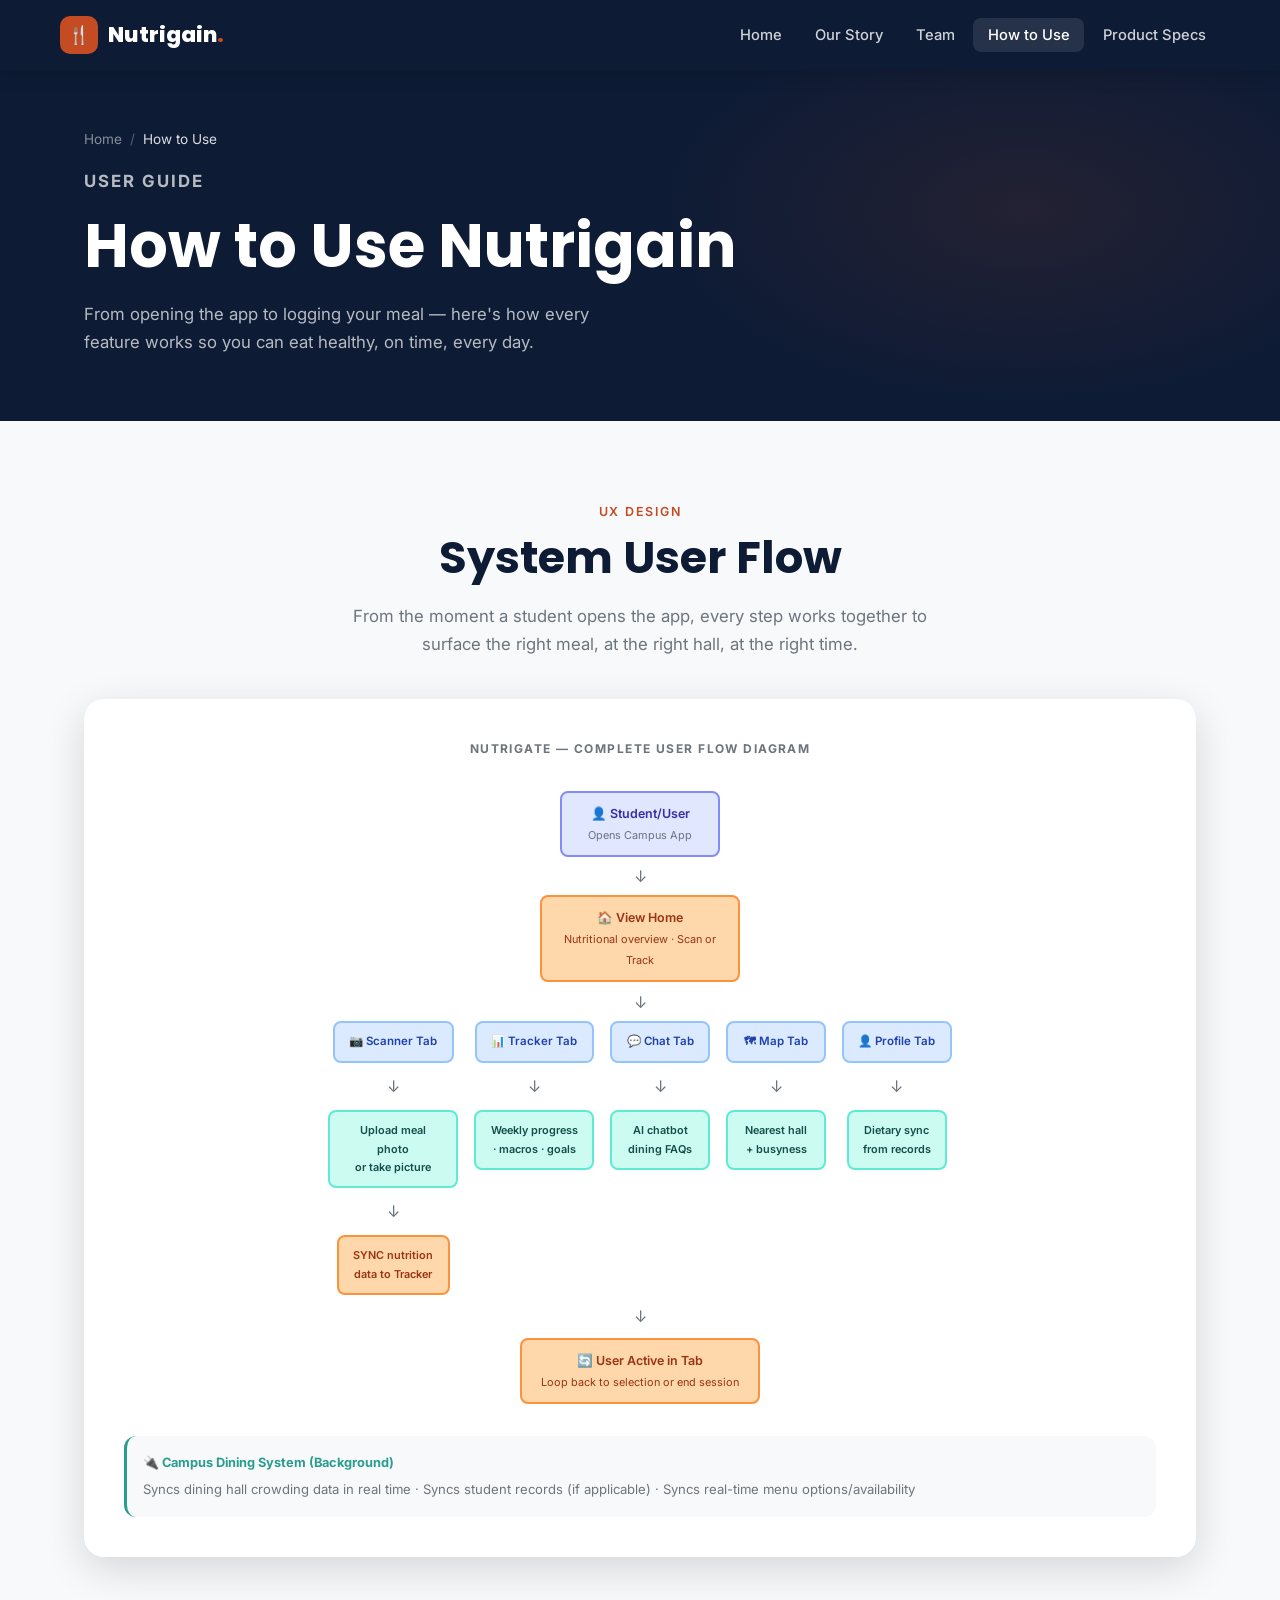
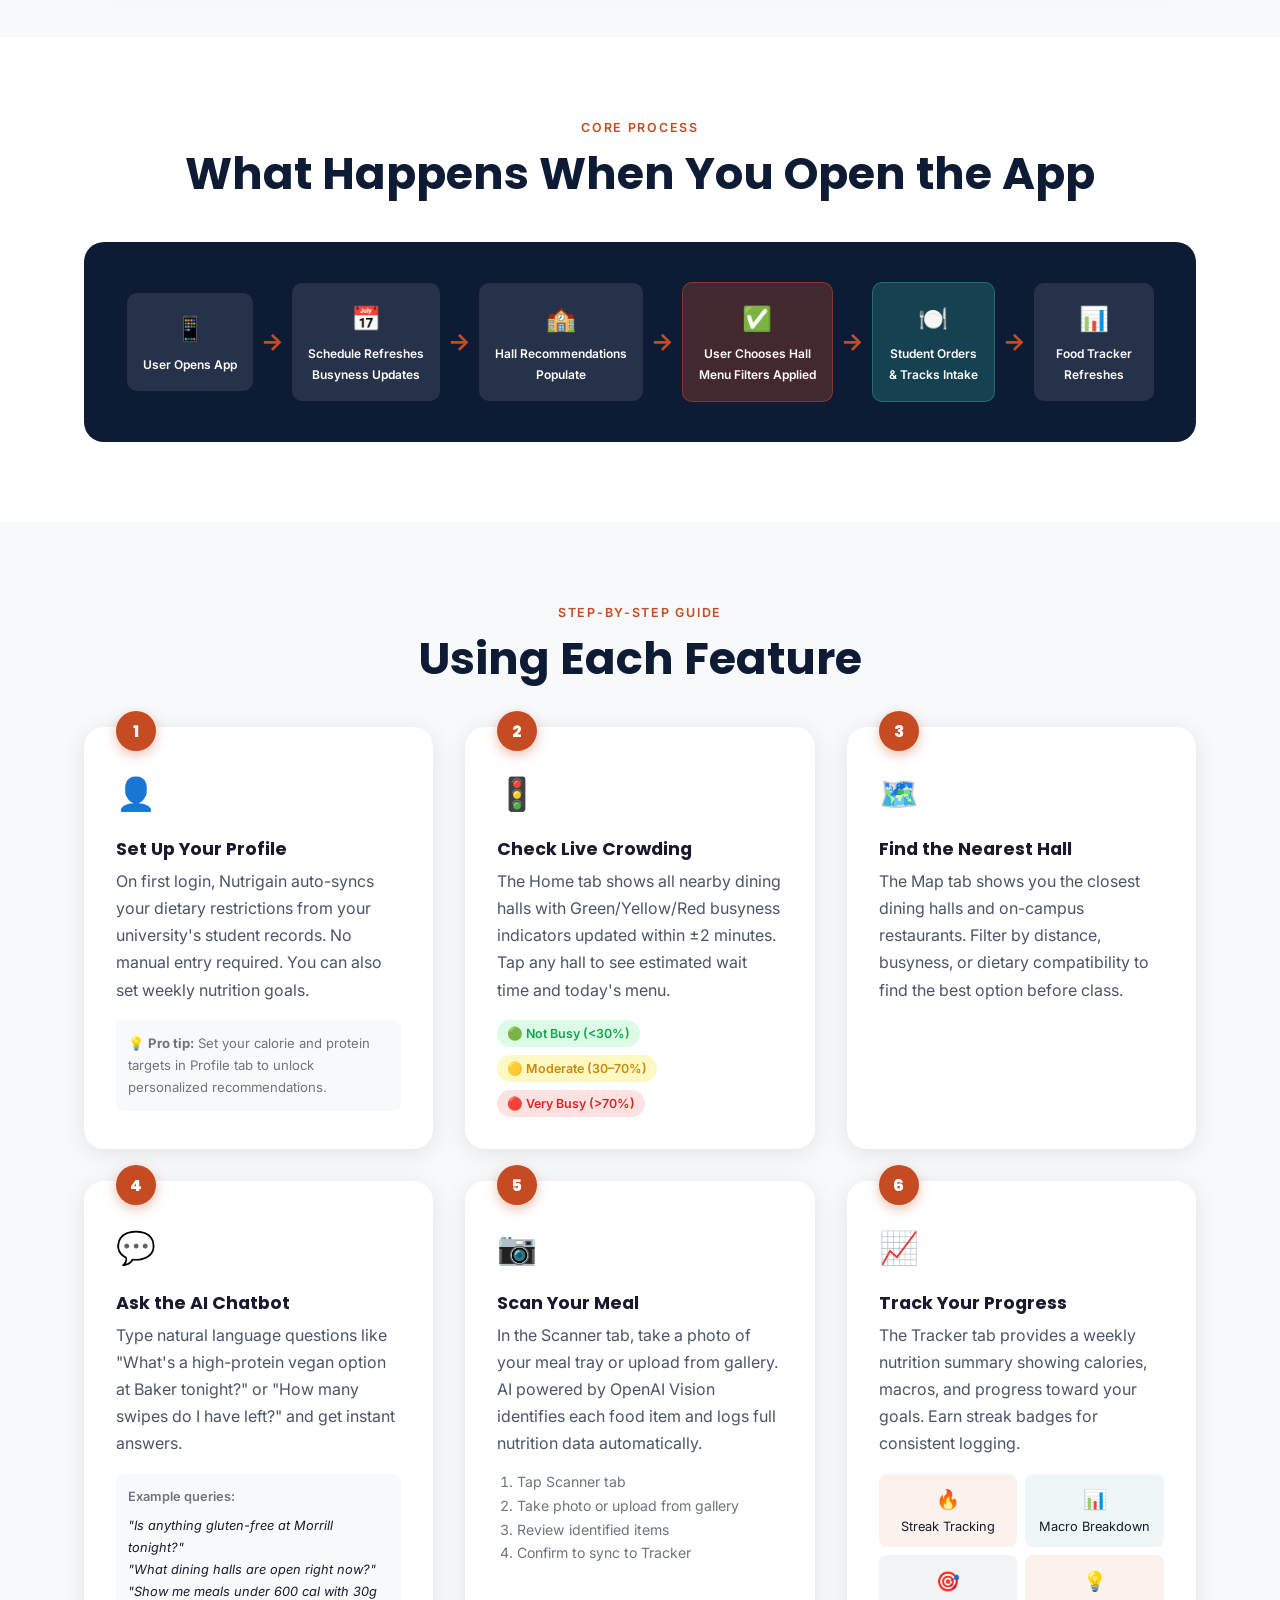
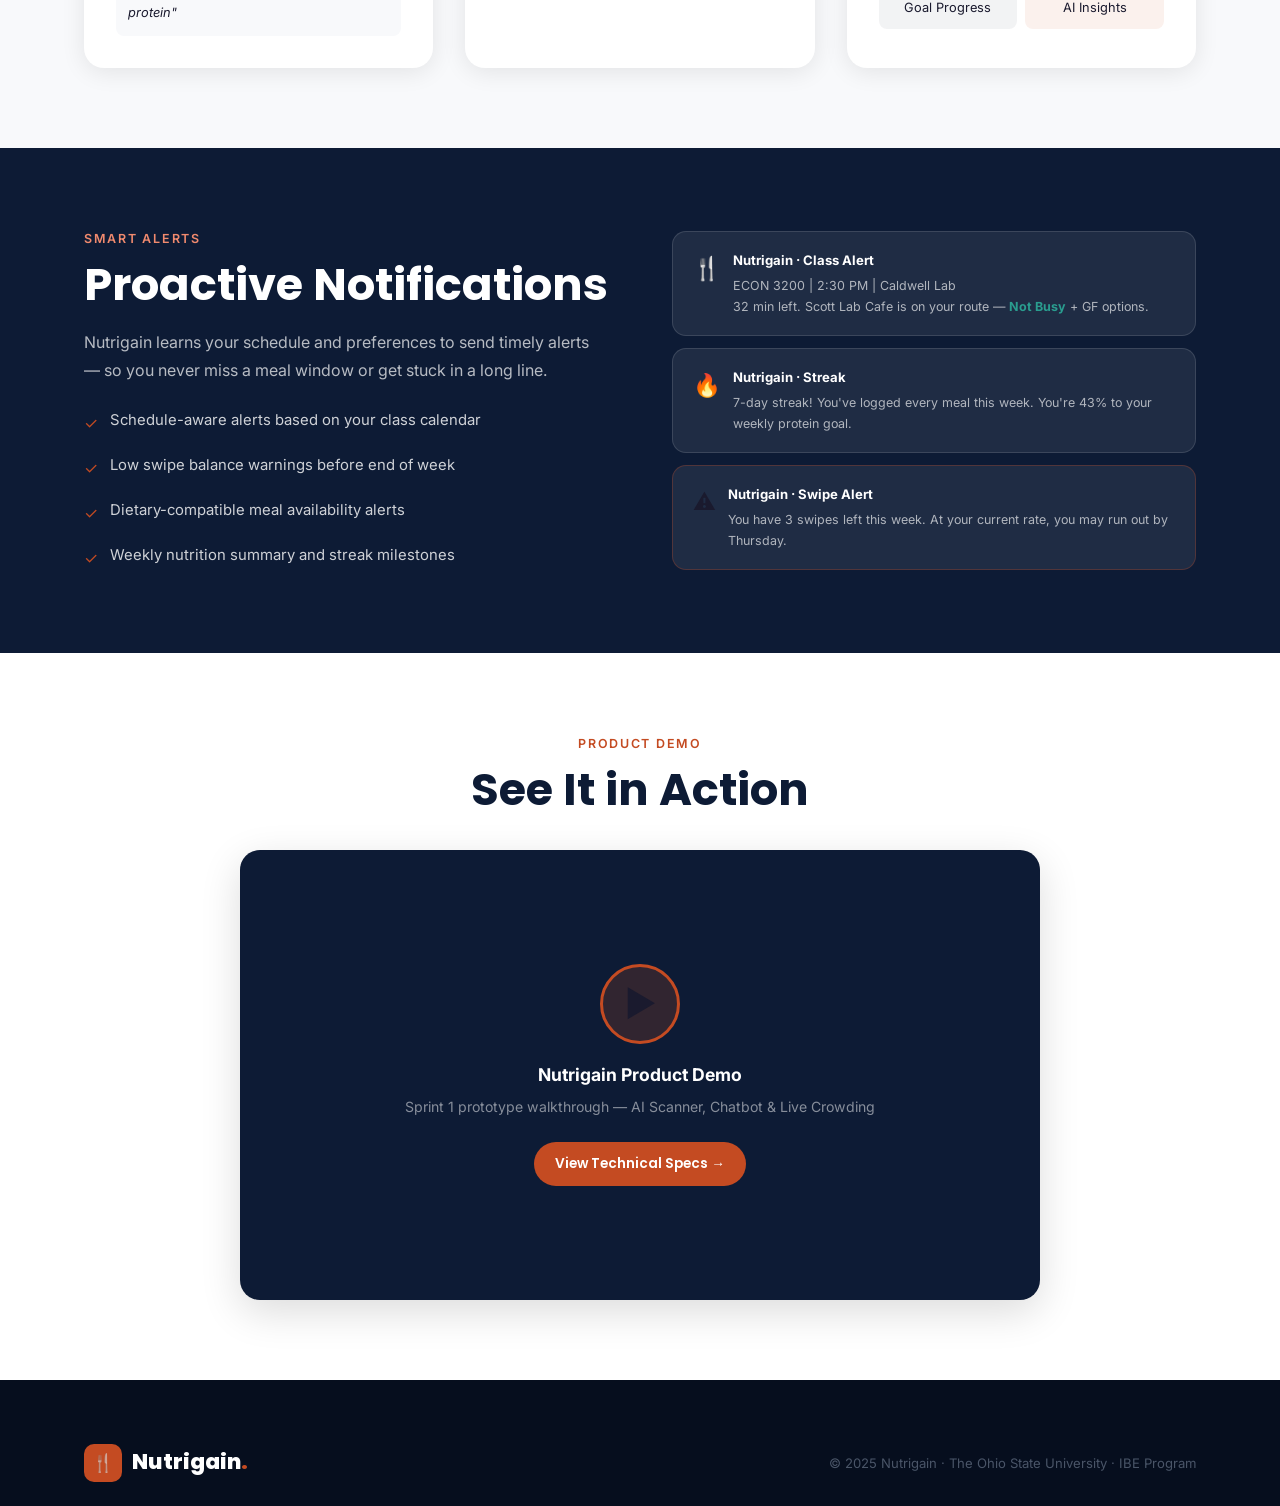
==== commit 4435264b: "Add team experience, broaden university scope, rename to Nutrigain - Add full LinkedIn experience, h" ====
--- a/how-to-use.html
+++ b/how-to-use.html
@@ -178,7 +178,7 @@
         <div class="step-num">1</div>
         <div class="step-icon">👤</div>
         <h3>Set Up Your Profile</h3>
-        <p>On first login, Nutrigain auto-syncs your dietary restrictions from OSU student records. No manual entry required. You can also set weekly nutrition goals.</p>
+        <p>On first login, Nutrigain auto-syncs your dietary restrictions from your university's student records. No manual entry required. You can also set weekly nutrition goals.</p>
         <div style="margin-top:1rem; background:var(--off-white); border-radius:8px; padding:0.75rem; font-size:0.82rem; color:var(--gray)">
           💡 <strong>Pro tip:</strong> Set your calorie and protein targets in Profile tab to unlock personalized recommendations.
         </div>
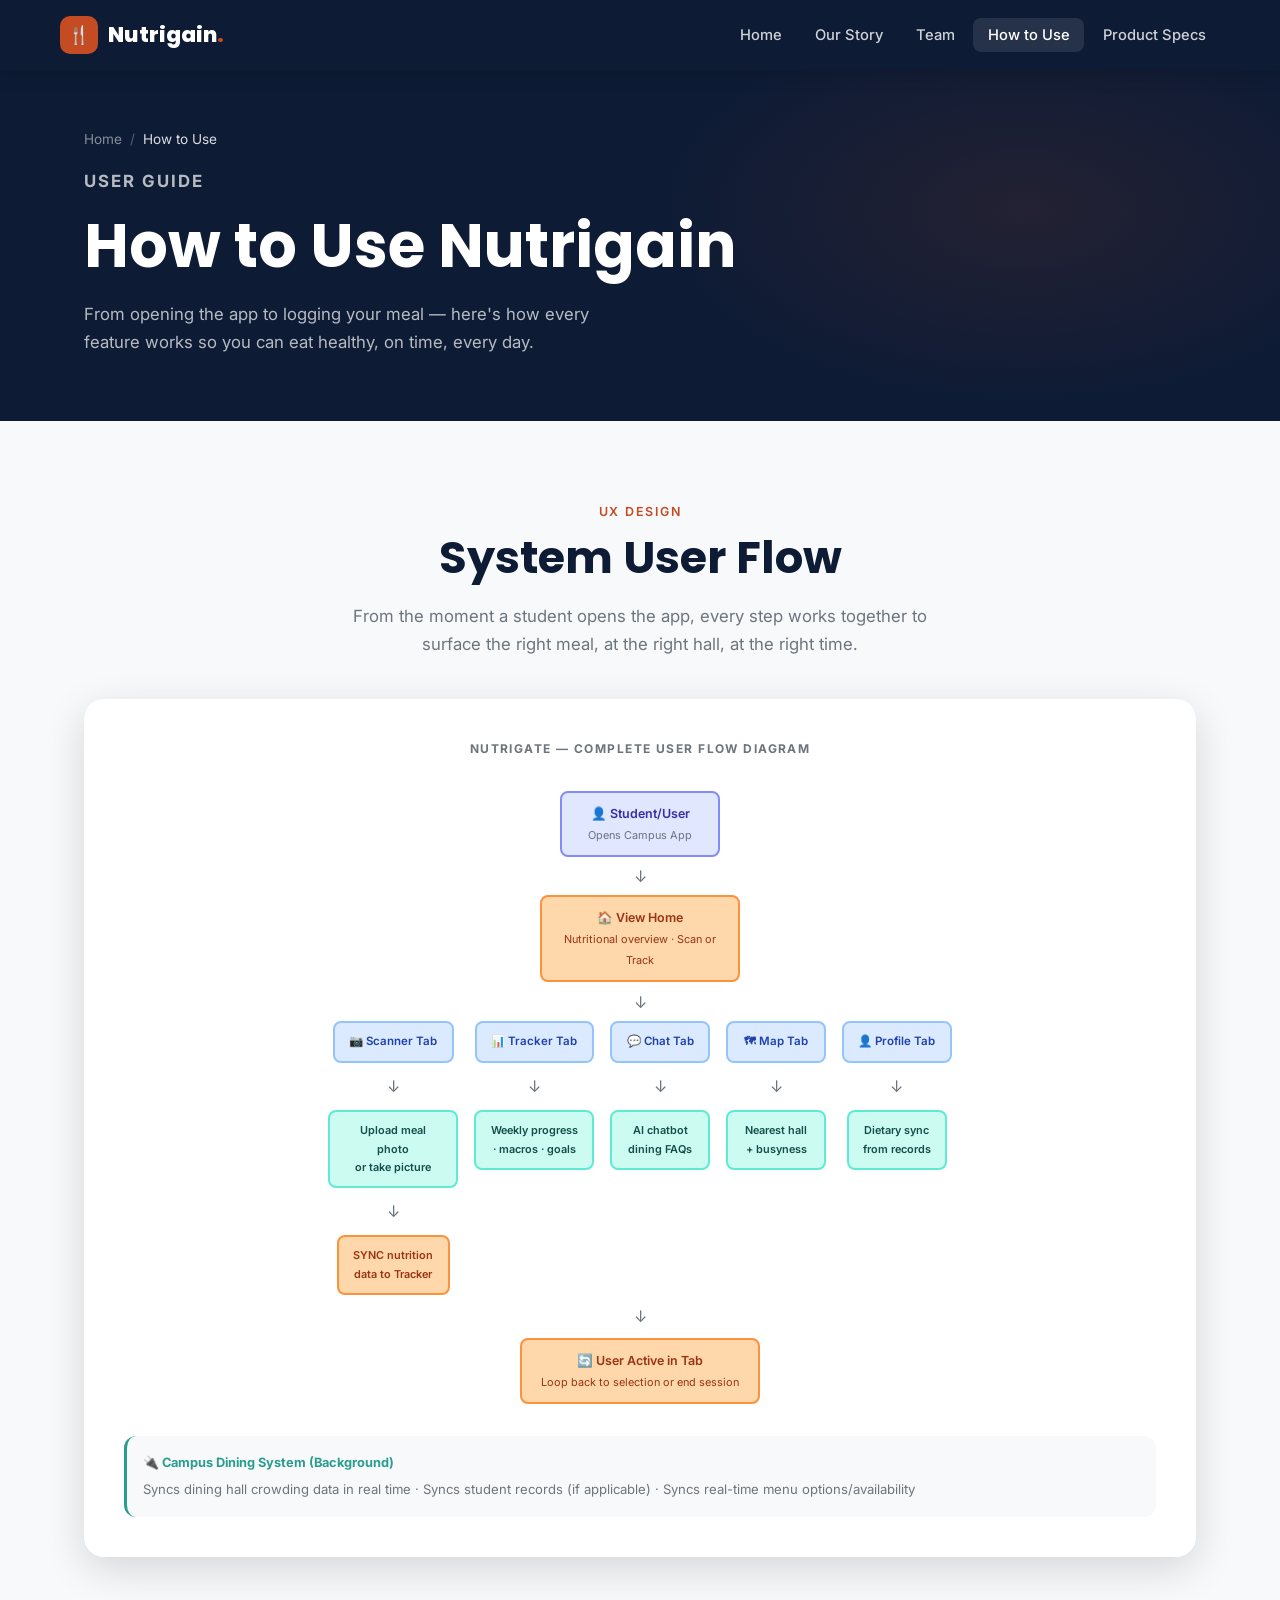
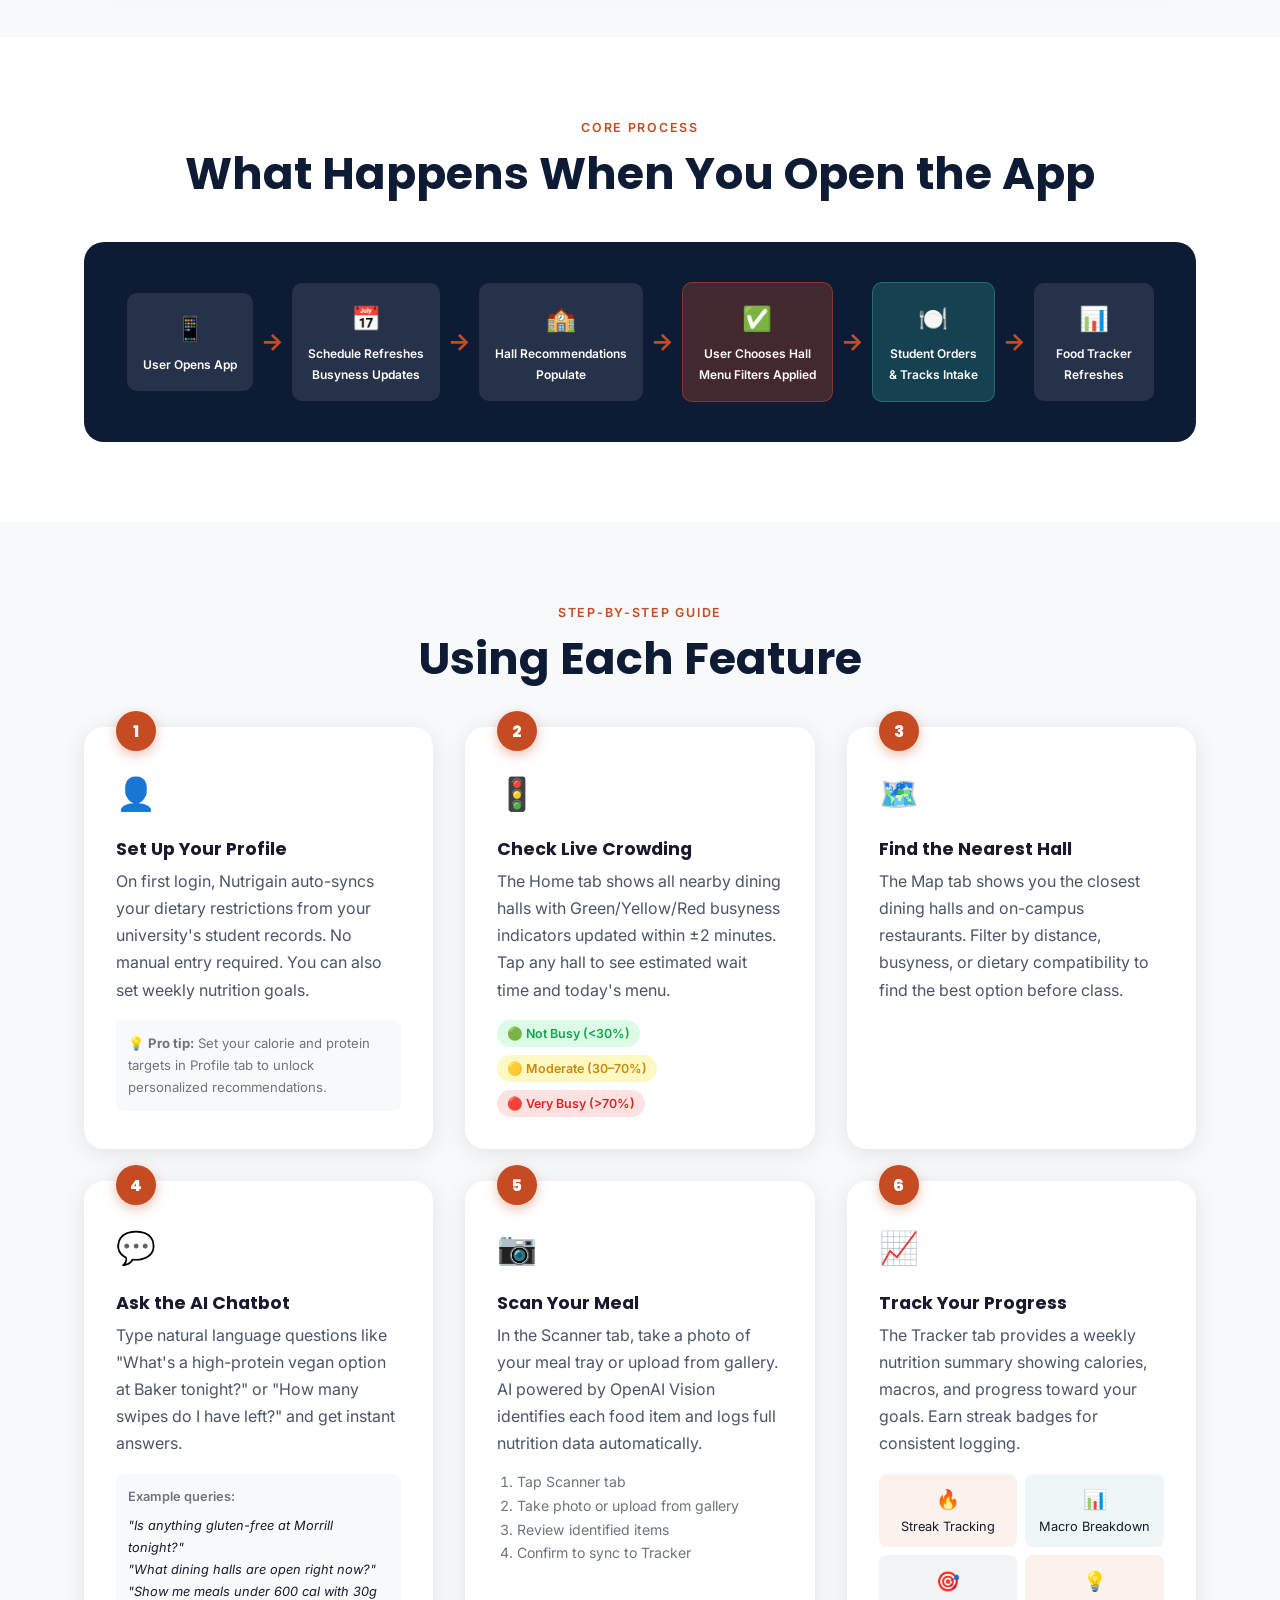
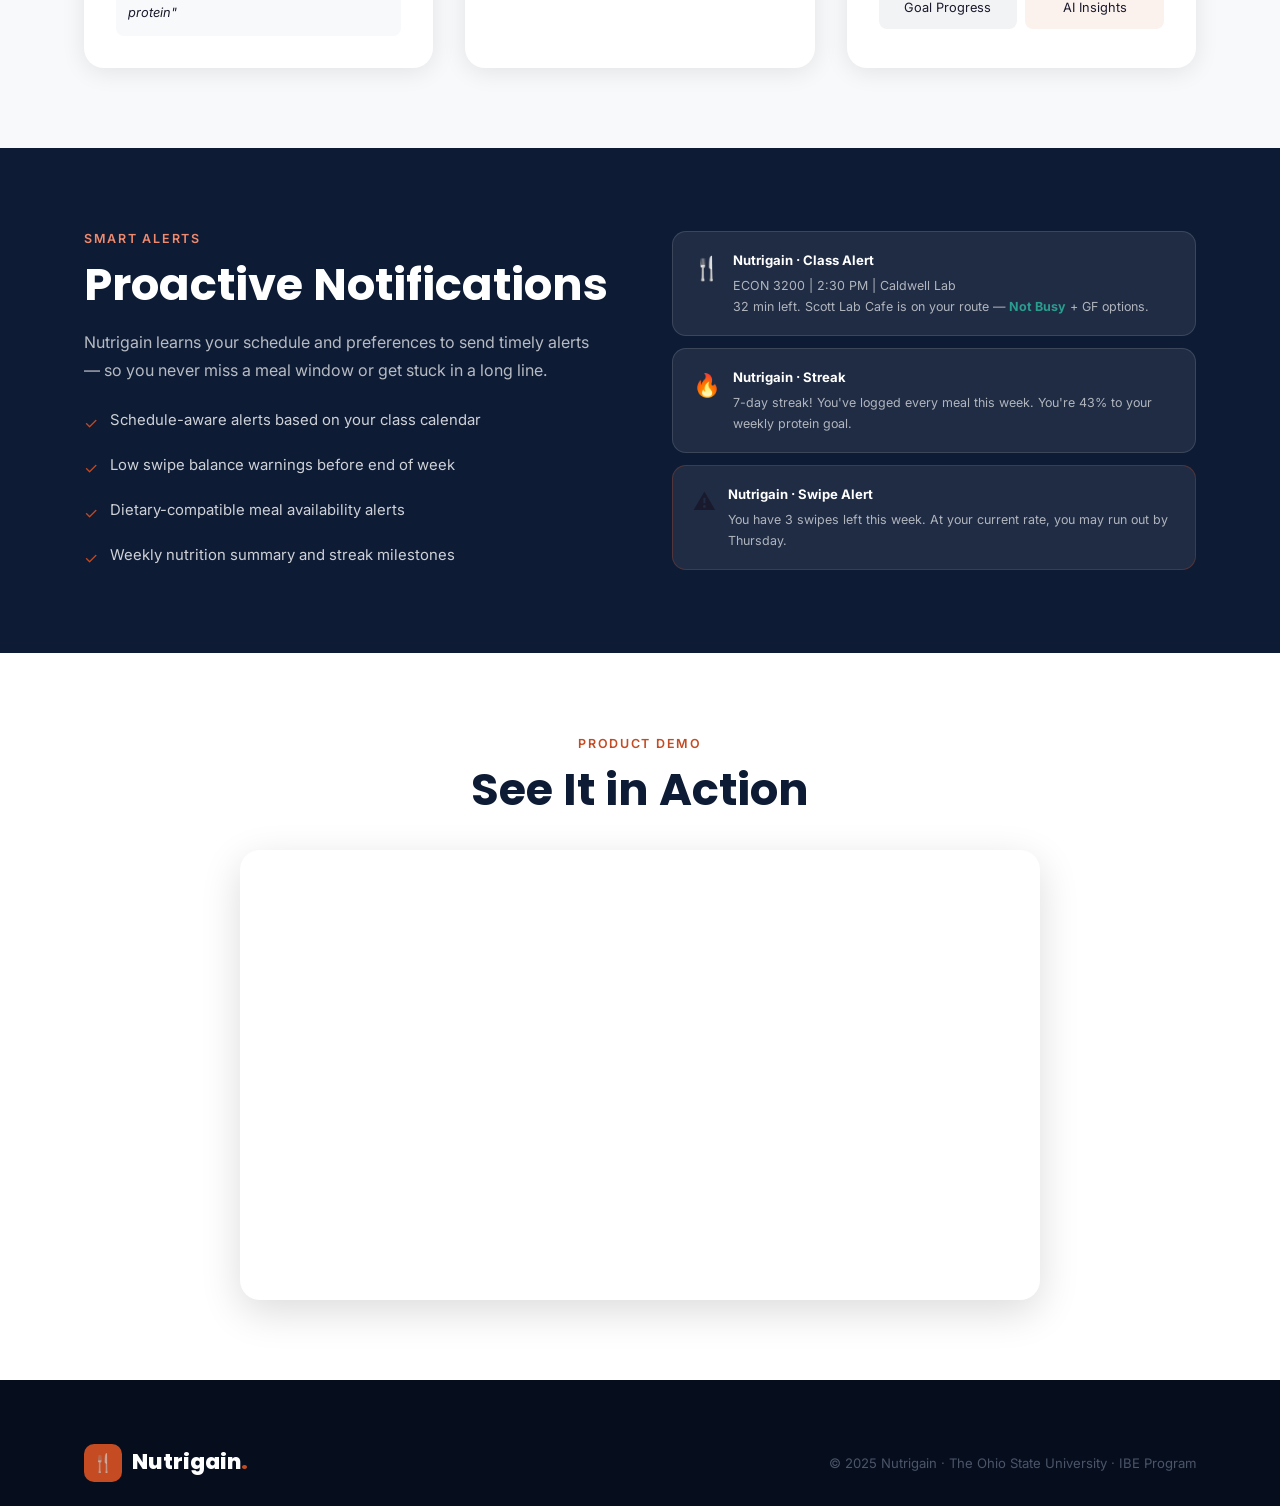
==== commit f9995c41: "Embed YouTube demo video on How to Use page Co-Authored-By: Claude Sonnet 4.6 <noreply@anthropic.com" ====
--- a/how-to-use.html
+++ b/how-to-use.html
@@ -314,13 +314,8 @@
       <p class="section-label">Product Demo</p>
       <h2 class="section-title">See It in Action</h2>
     </div>
-    <div class="fade-in" style="background:var(--navy); border-radius:var(--radius-lg); aspect-ratio:16/9; display:flex; flex-direction:column; align-items:center; justify-content:center; gap:1rem; max-width:800px; margin:0 auto; box-shadow:var(--shadow-lg)">
-      <div style="width:80px; height:80px; background:rgba(196,75,34,0.2); border:3px solid var(--orange); border-radius:50%; display:flex; align-items:center; justify-content:center; font-size:2.2rem">▶️</div>
-      <div style="text-align:center">
-        <div style="color:white; font-weight:700; font-size:1.1rem; margin-bottom:0.3rem">Nutrigain Product Demo</div>
-        <div style="color:rgba(255,255,255,0.5); font-size:0.88rem">Sprint 1 prototype walkthrough — AI Scanner, Chatbot &amp; Live Crowding</div>
-      </div>
-      <a href="product-specs.html" class="btn btn-primary btn-sm" style="margin-top:0.5rem">View Technical Specs →</a>
+    <div class="fade-in" style="max-width:800px; margin:0 auto; border-radius:var(--radius-lg); overflow:hidden; box-shadow:var(--shadow-lg); aspect-ratio:16/9">
+      <iframe width="100%" height="100%" src="https://www.youtube.com/embed/V6rpy7z7zbc" title="Nutrigain Product Demo" frameborder="0" allow="accelerometer; autoplay; clipboard-write; encrypted-media; gyroscope; picture-in-picture; web-share" allowfullscreen style="display:block"></iframe>
     </div>
   </div>
 </section>
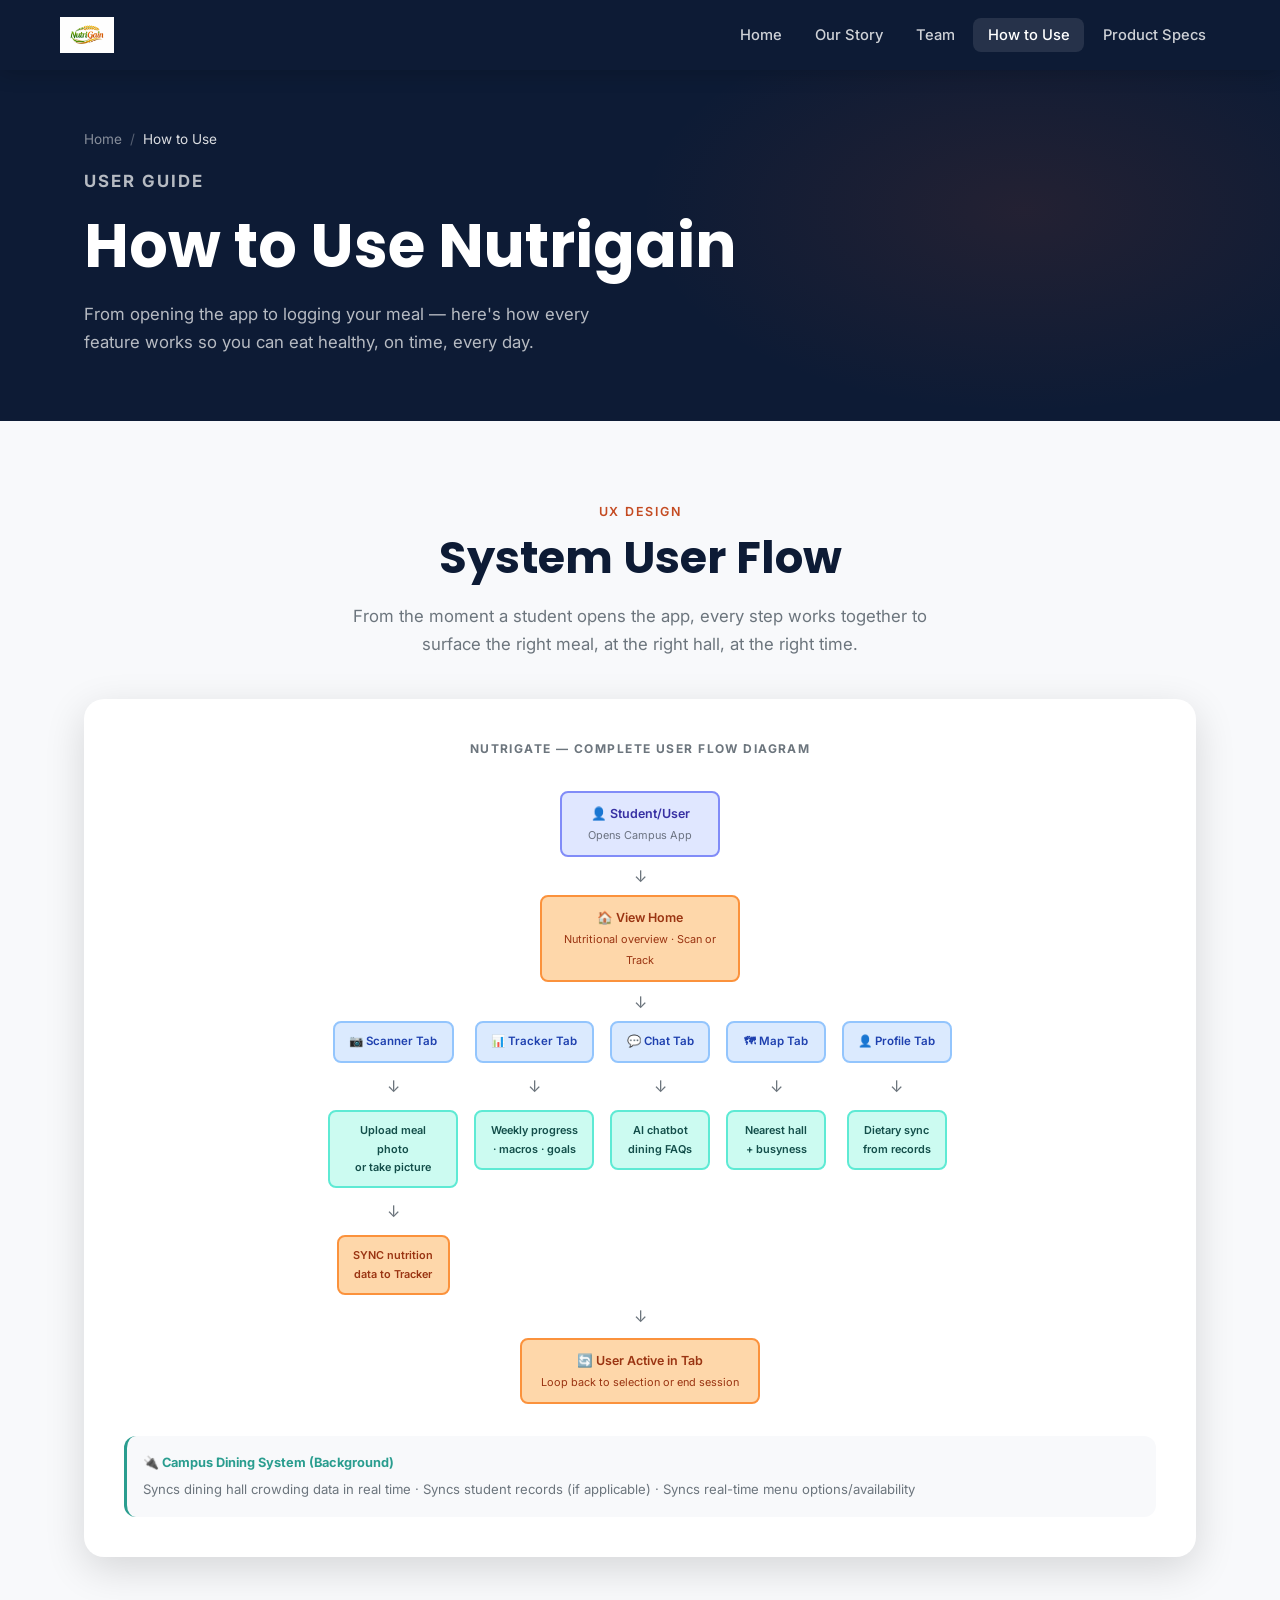
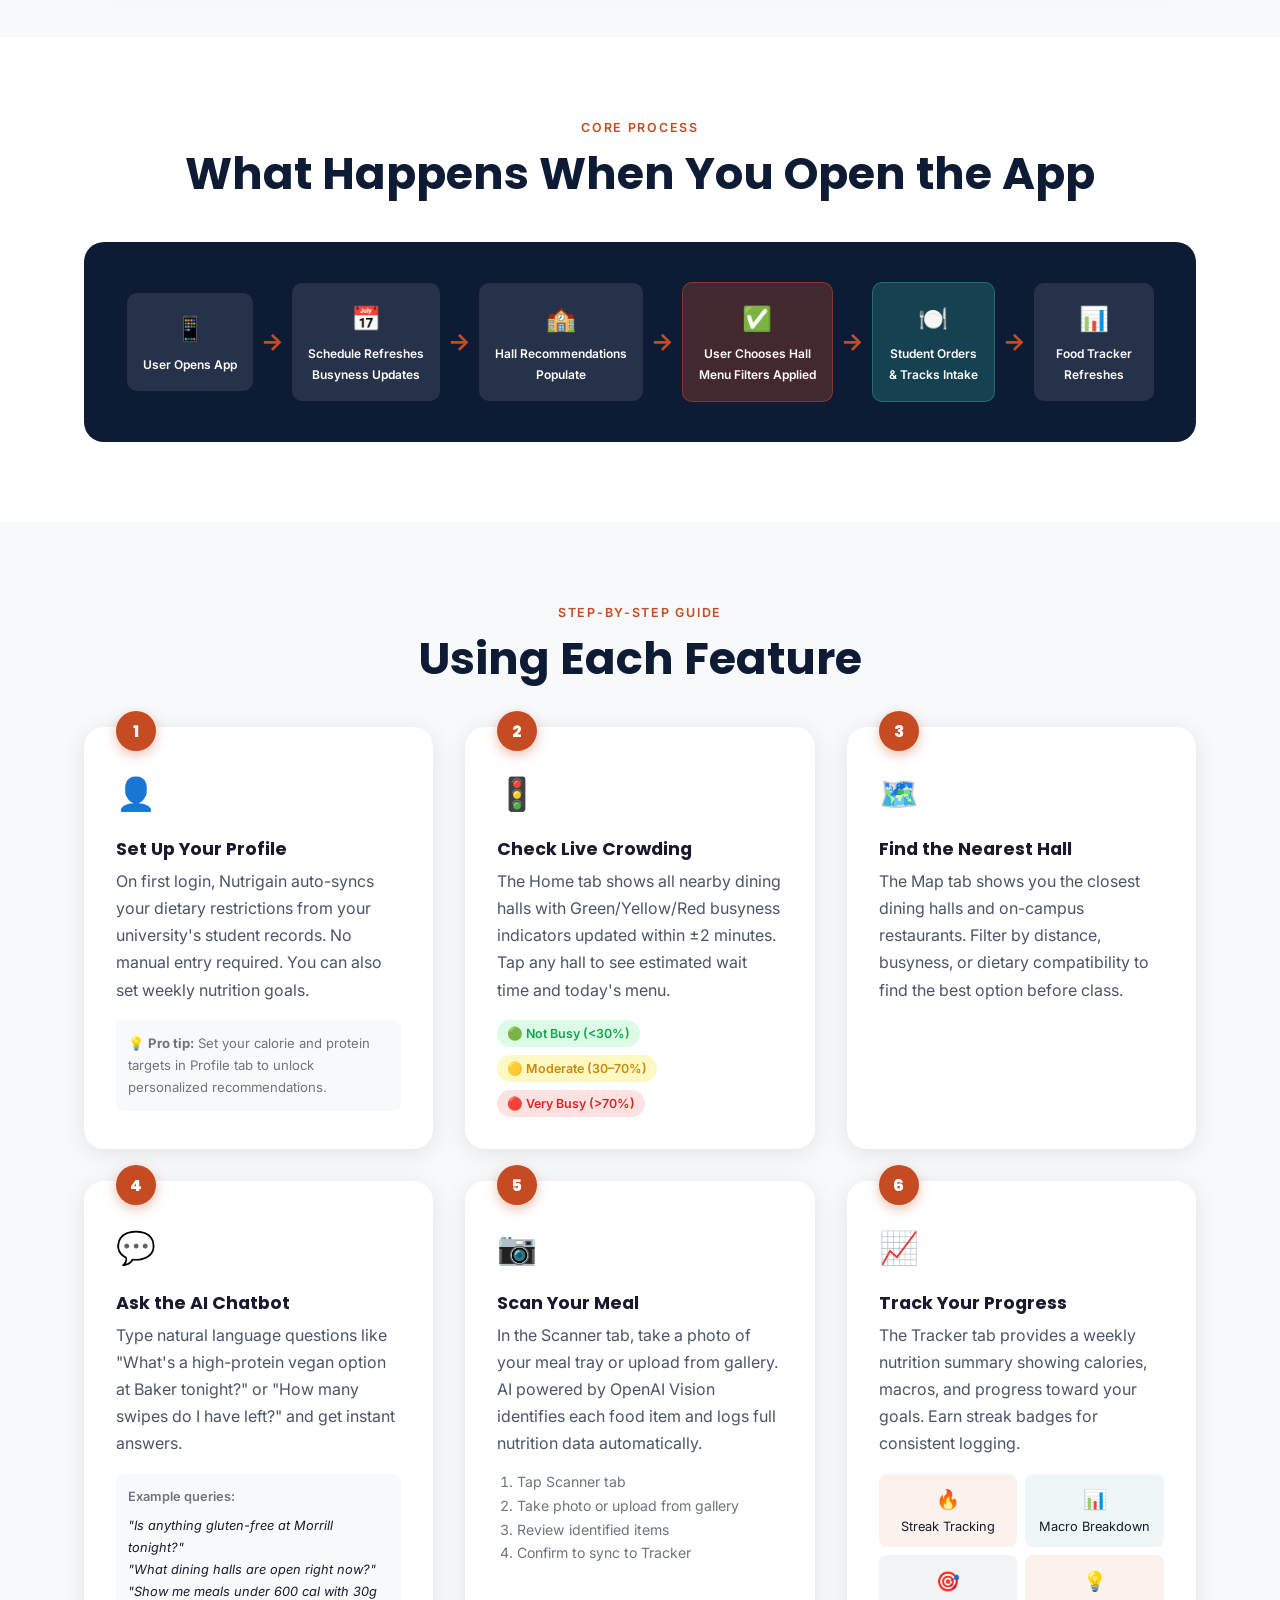
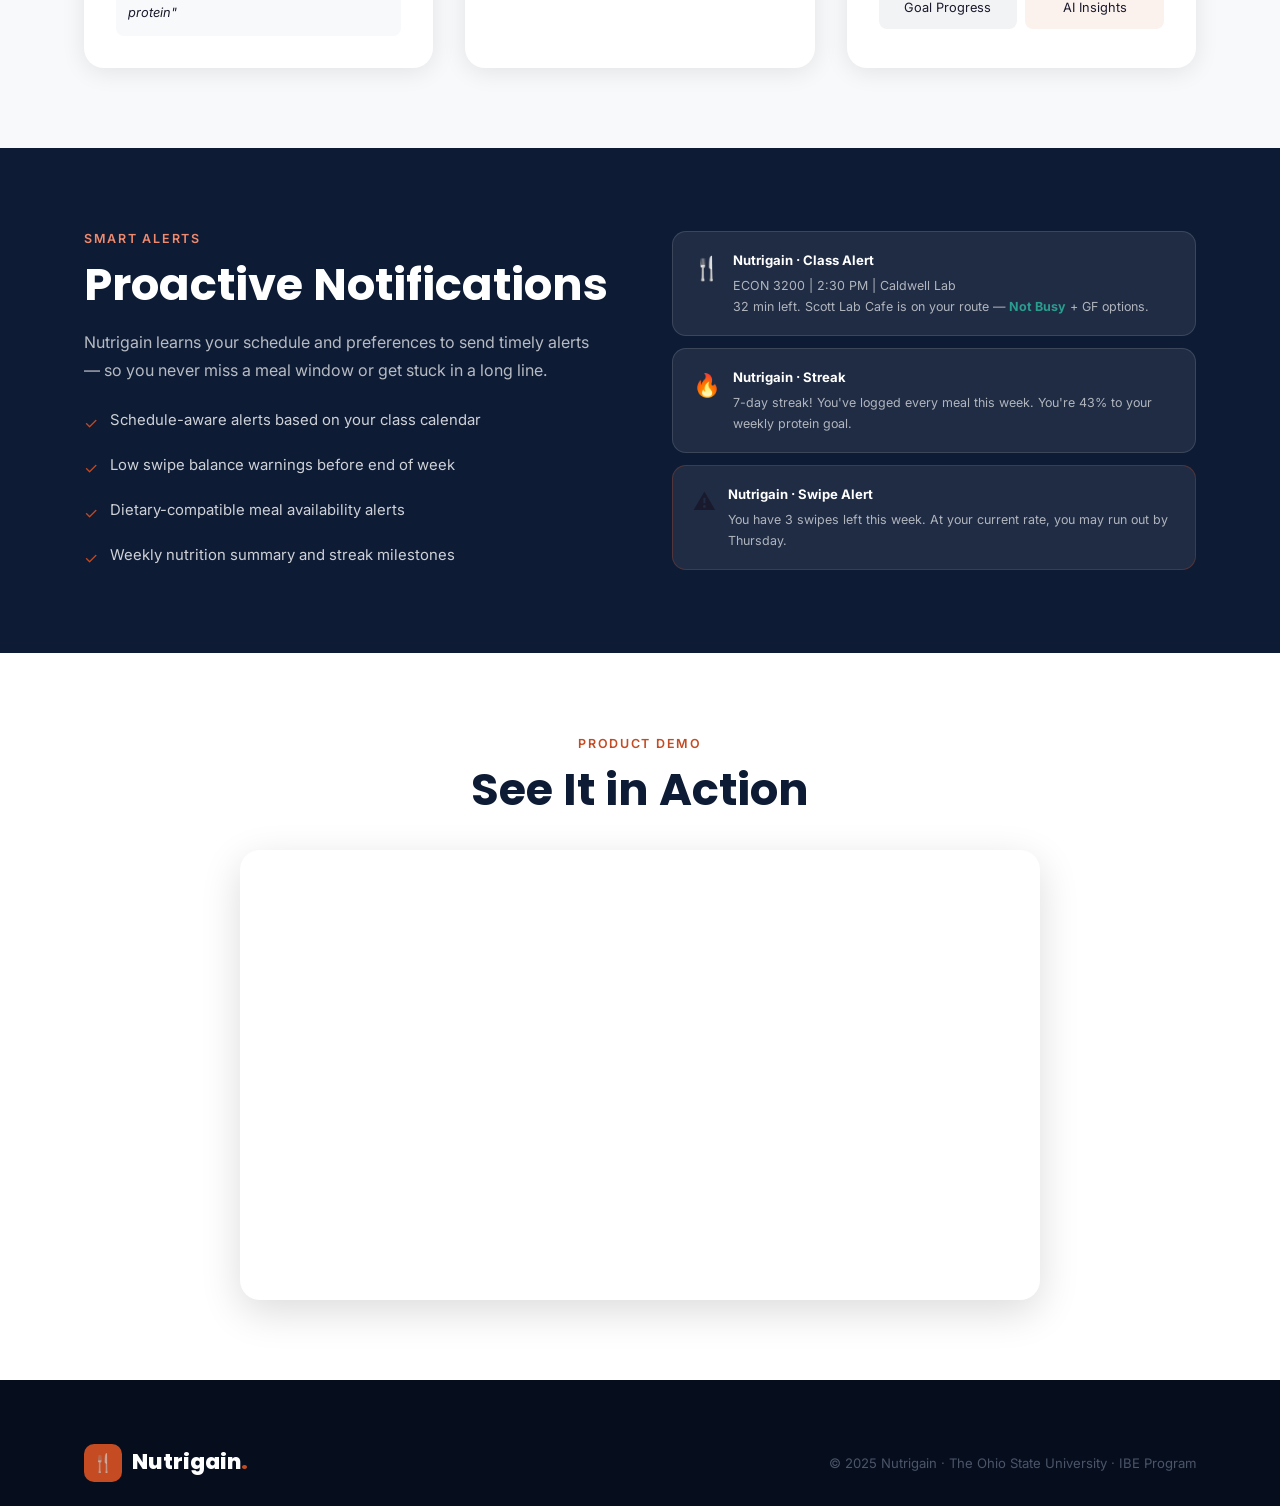
==== commit ae4052d1: "Replace emoji logo with nutrigain.png across all pages Co-Authored-By: Claude Sonnet 4.6 <noreply@an" ====
--- a/how-to-use.html
+++ b/how-to-use.html
@@ -11,8 +11,7 @@
 <nav class="navbar">
   <div class="nav-inner">
     <a href="index.html" class="nav-logo">
-      <div class="nav-logo-icon">🍴</div>
-      <span class="nav-logo-text">Nutrigain<span>.</span></span>
+      <img src="images/nutrigain.png" alt="Nutrigain" style="height:36px;width:auto;display:block">
     </a>
     <ul class="nav-links">
       <li><a href="index.html">Home</a></li>
--- a/css/styles.css
+++ b/css/styles.css
@@ -482,18 +482,19 @@
 }
 .team-card:hover { transform: translateY(-8px); box-shadow: var(--shadow-lg); }
 .team-photo {
-  height: 180px;
-  background: var(--navy);
+  height: 260px;
+  background: var(--light);
   display: flex; align-items: center; justify-content: center;
   font-size: 3rem;
   position: relative;
   overflow: hidden;
 }
-.team-photo::before {
-  content: '';
-  position: absolute; inset: 0;
-  background: radial-gradient(circle at 50% 70%, rgba(196,75,34,0.15), transparent 60%);
-}
+.team-photo img {
+  width: 100%; height: 100%;
+  object-fit: cover; object-position: center top;
+  display: block;
+}
+.team-photo::before { display: none; }
 .team-initials {
   width: 80px; height: 80px;
   border-radius: 50%;
@@ -741,8 +742,14 @@
   font-weight: 800;
   color: var(--white);
   margin: 0 auto 1.5rem;
-  border: 5px solid rgba(255,255,255,0.15);
-  box-shadow: 0 8px 32px rgba(0,0,0,0.3);
+  border: none;
+  box-shadow: none;
+  overflow: hidden;
+}
+.profile-avatar img {
+  width: 100%; height: 100%;
+  object-fit: cover; object-position: center top;
+  border-radius: 50%;
 }
 .profile-left { text-align: center; }
 .profile-name { font-size: 2rem; color: var(--white); margin-bottom: 0.25rem; }
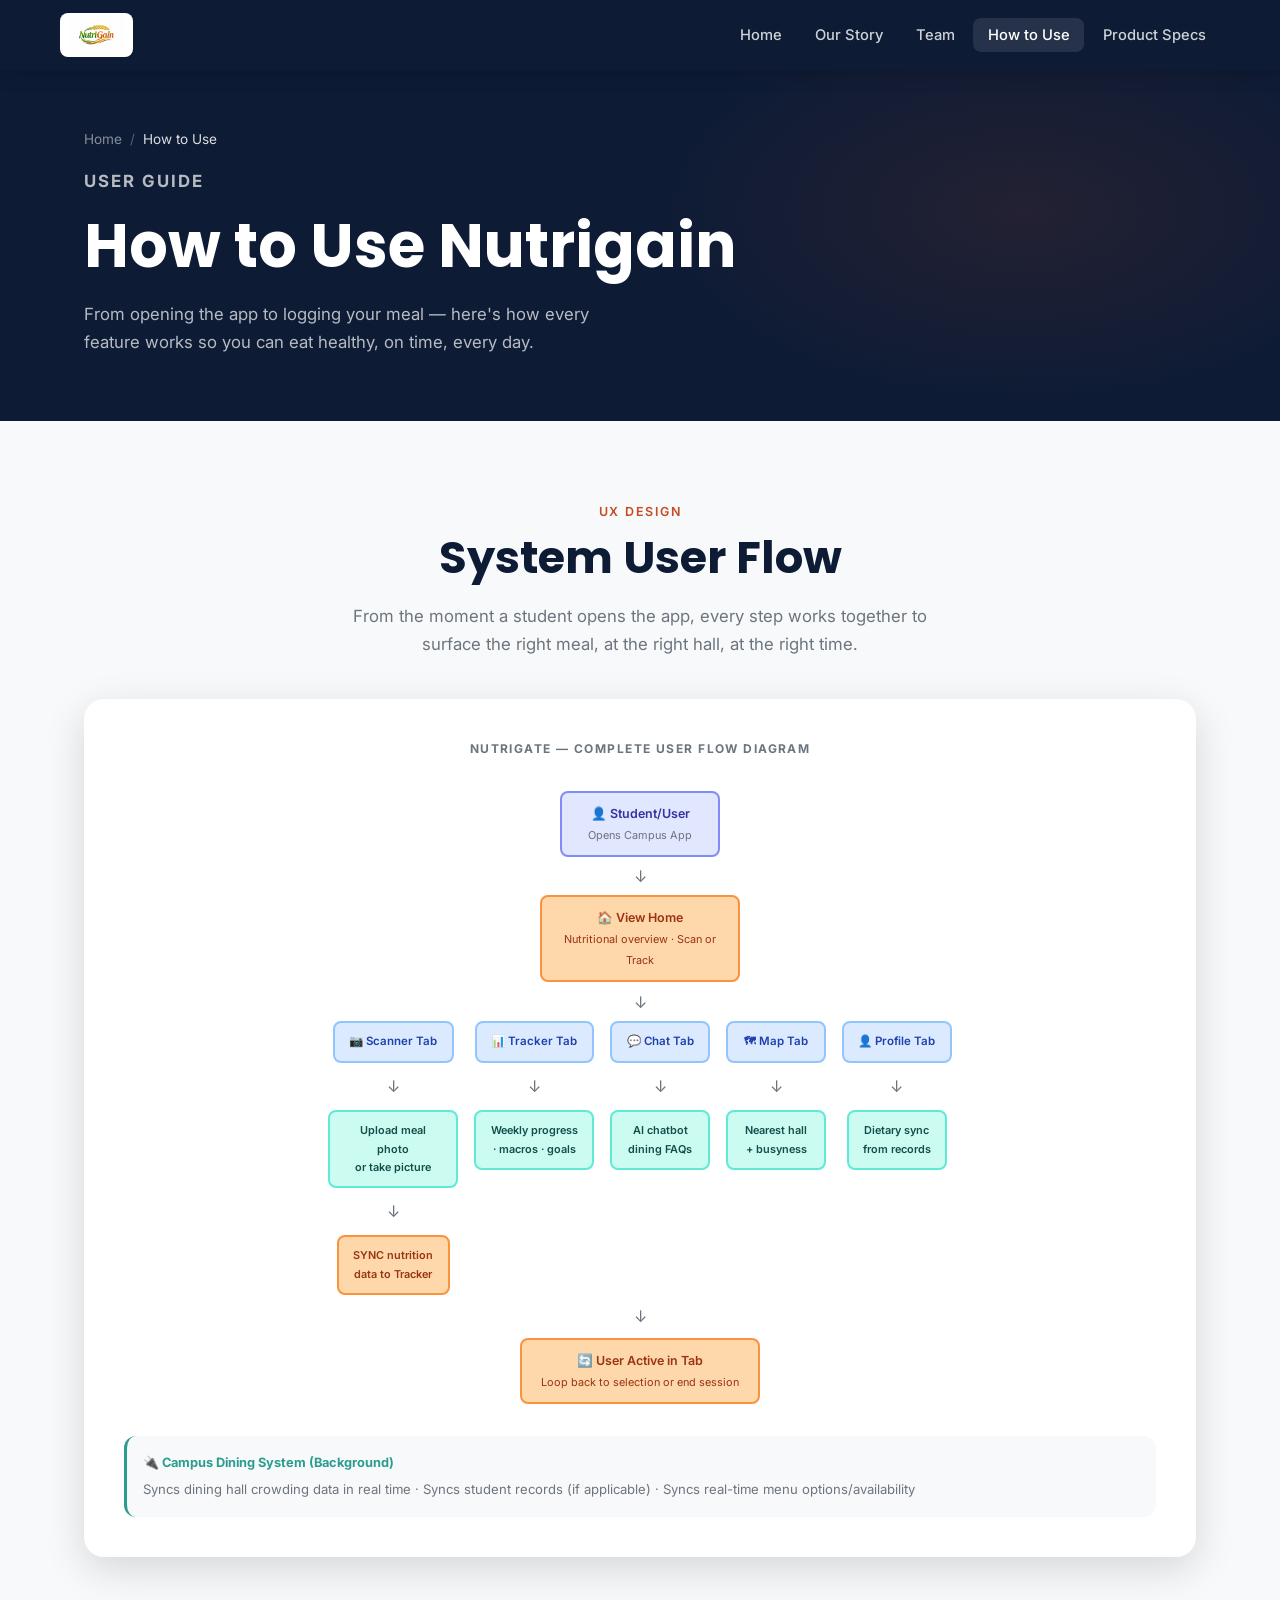
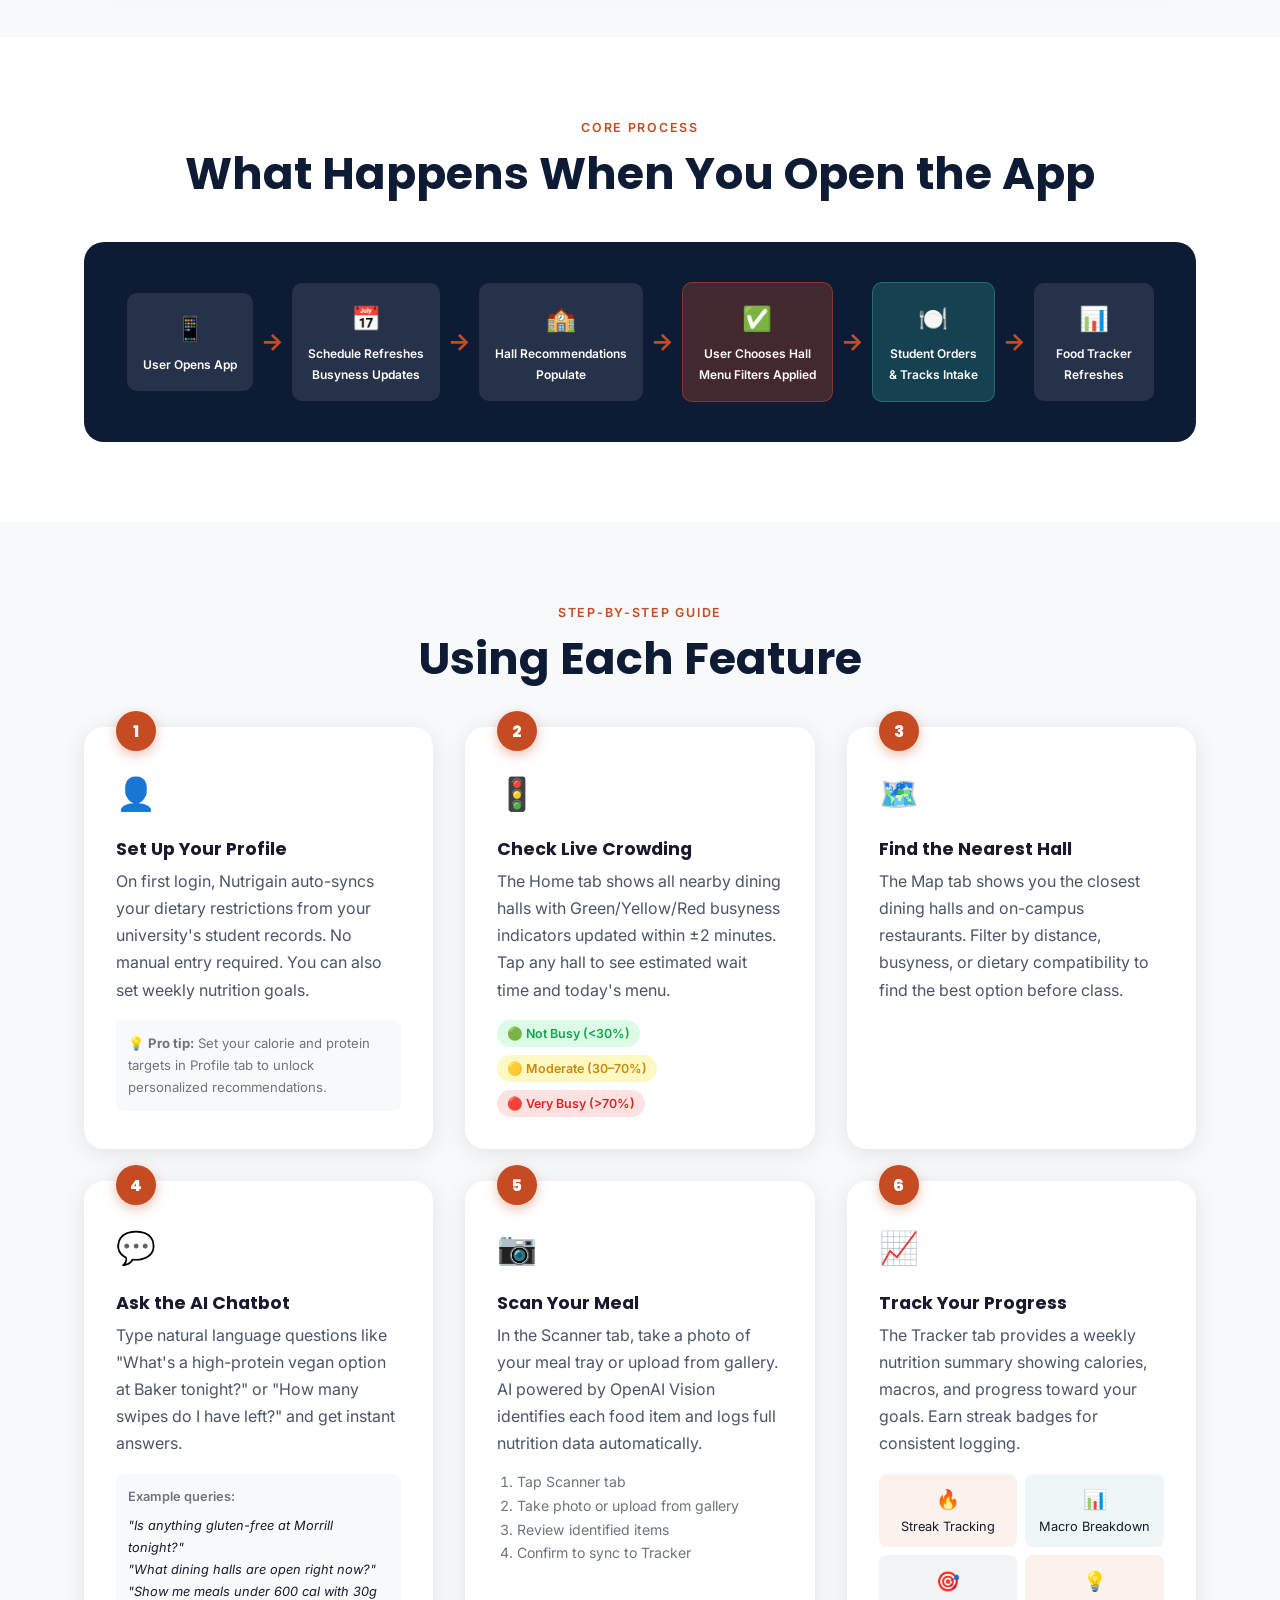
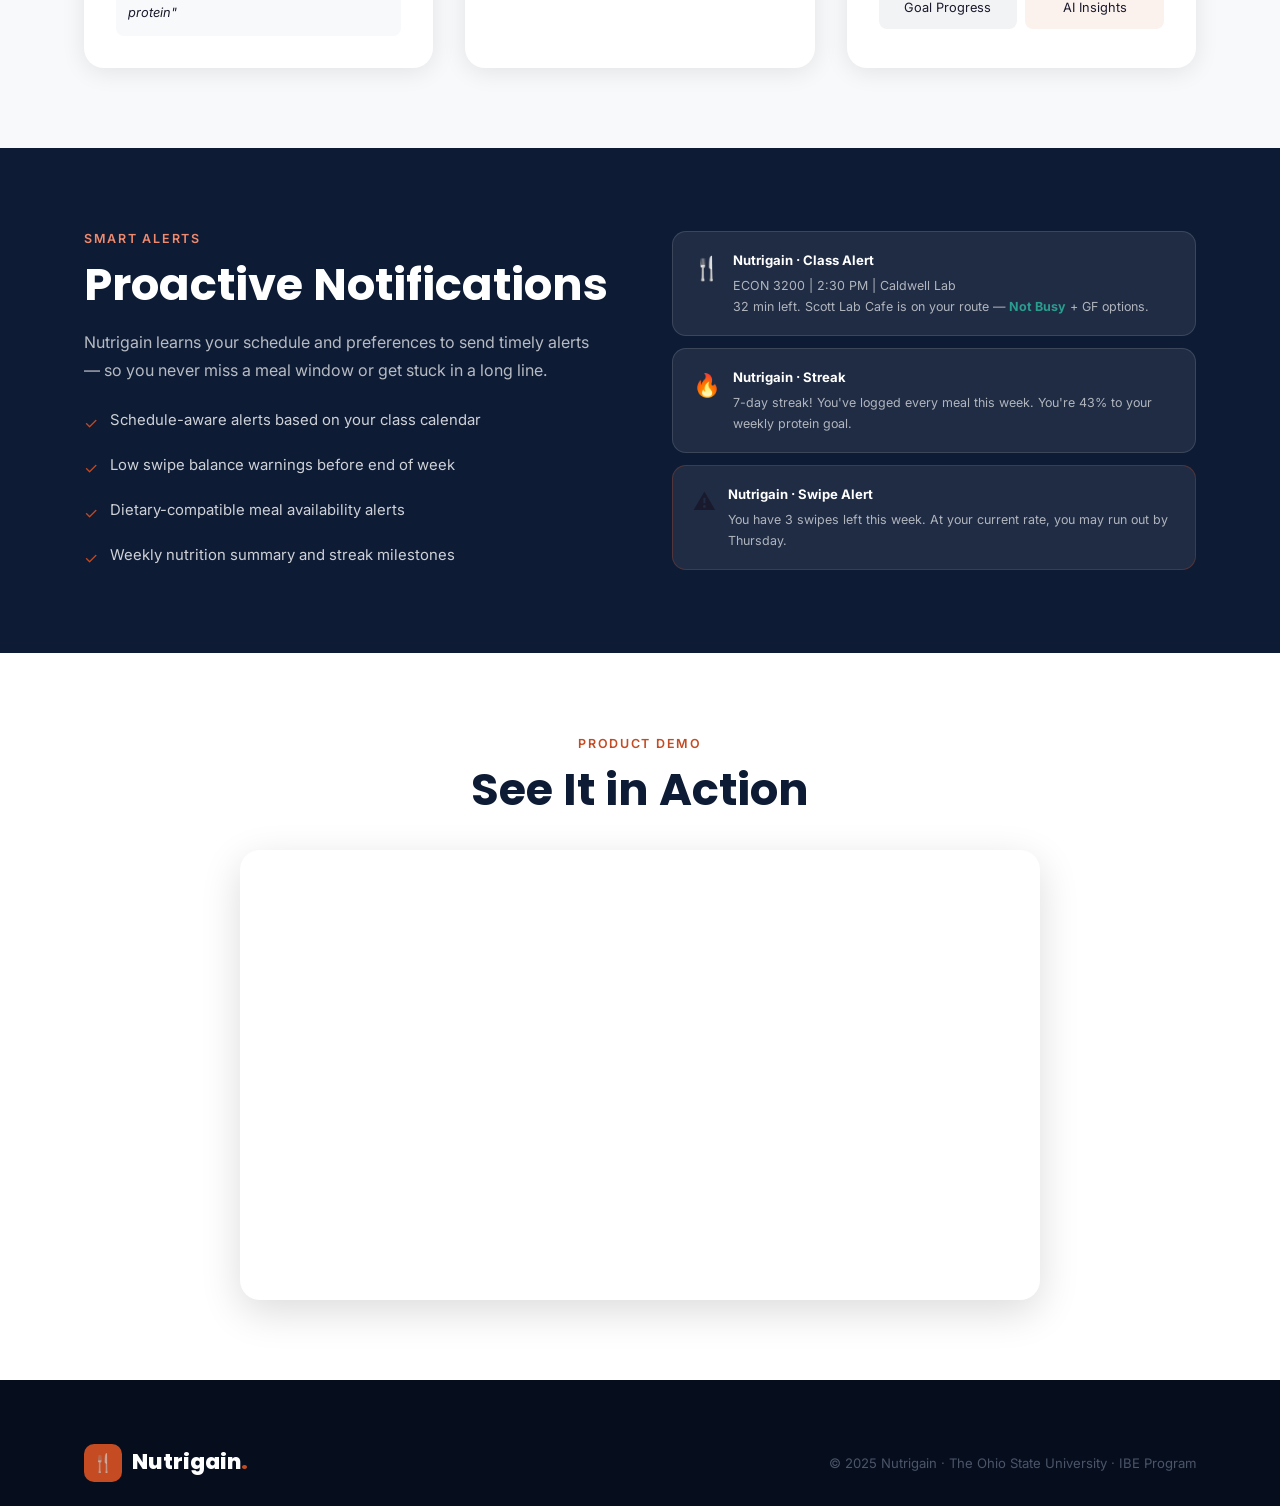
==== commit 87dbf1f6: "Fix logo visibility: add white background pill to nav logo image Co-Authored-By: Claude Sonnet 4.6 <" ====
--- a/how-to-use.html
+++ b/how-to-use.html
@@ -11,7 +11,7 @@
 <nav class="navbar">
   <div class="nav-inner">
     <a href="index.html" class="nav-logo">
-      <img src="images/nutrigain.png" alt="Nutrigain" style="height:36px;width:auto;display:block">
+      <img src="images/nutrigain.png" alt="Nutrigain">
     </a>
     <ul class="nav-links">
       <li><a href="index.html">Home</a></li>
--- a/css/styles.css
+++ b/css/styles.css
@@ -111,6 +111,7 @@
 .navbar.scrolled { height: 62px; background: rgba(13,27,53,0.97); backdrop-filter: blur(10px); }
 .nav-inner { max-width: 1160px; margin: 0 auto; width: 100%; display: flex; align-items: center; justify-content: space-between; }
 .nav-logo { display: flex; align-items: center; gap: 0.65rem; }
+.nav-logo img { height: 44px; width: auto; display: block; background: white; border-radius: 8px; padding: 3px 8px; }
 .nav-logo-icon {
   width: 38px; height: 38px;
   background: var(--orange);
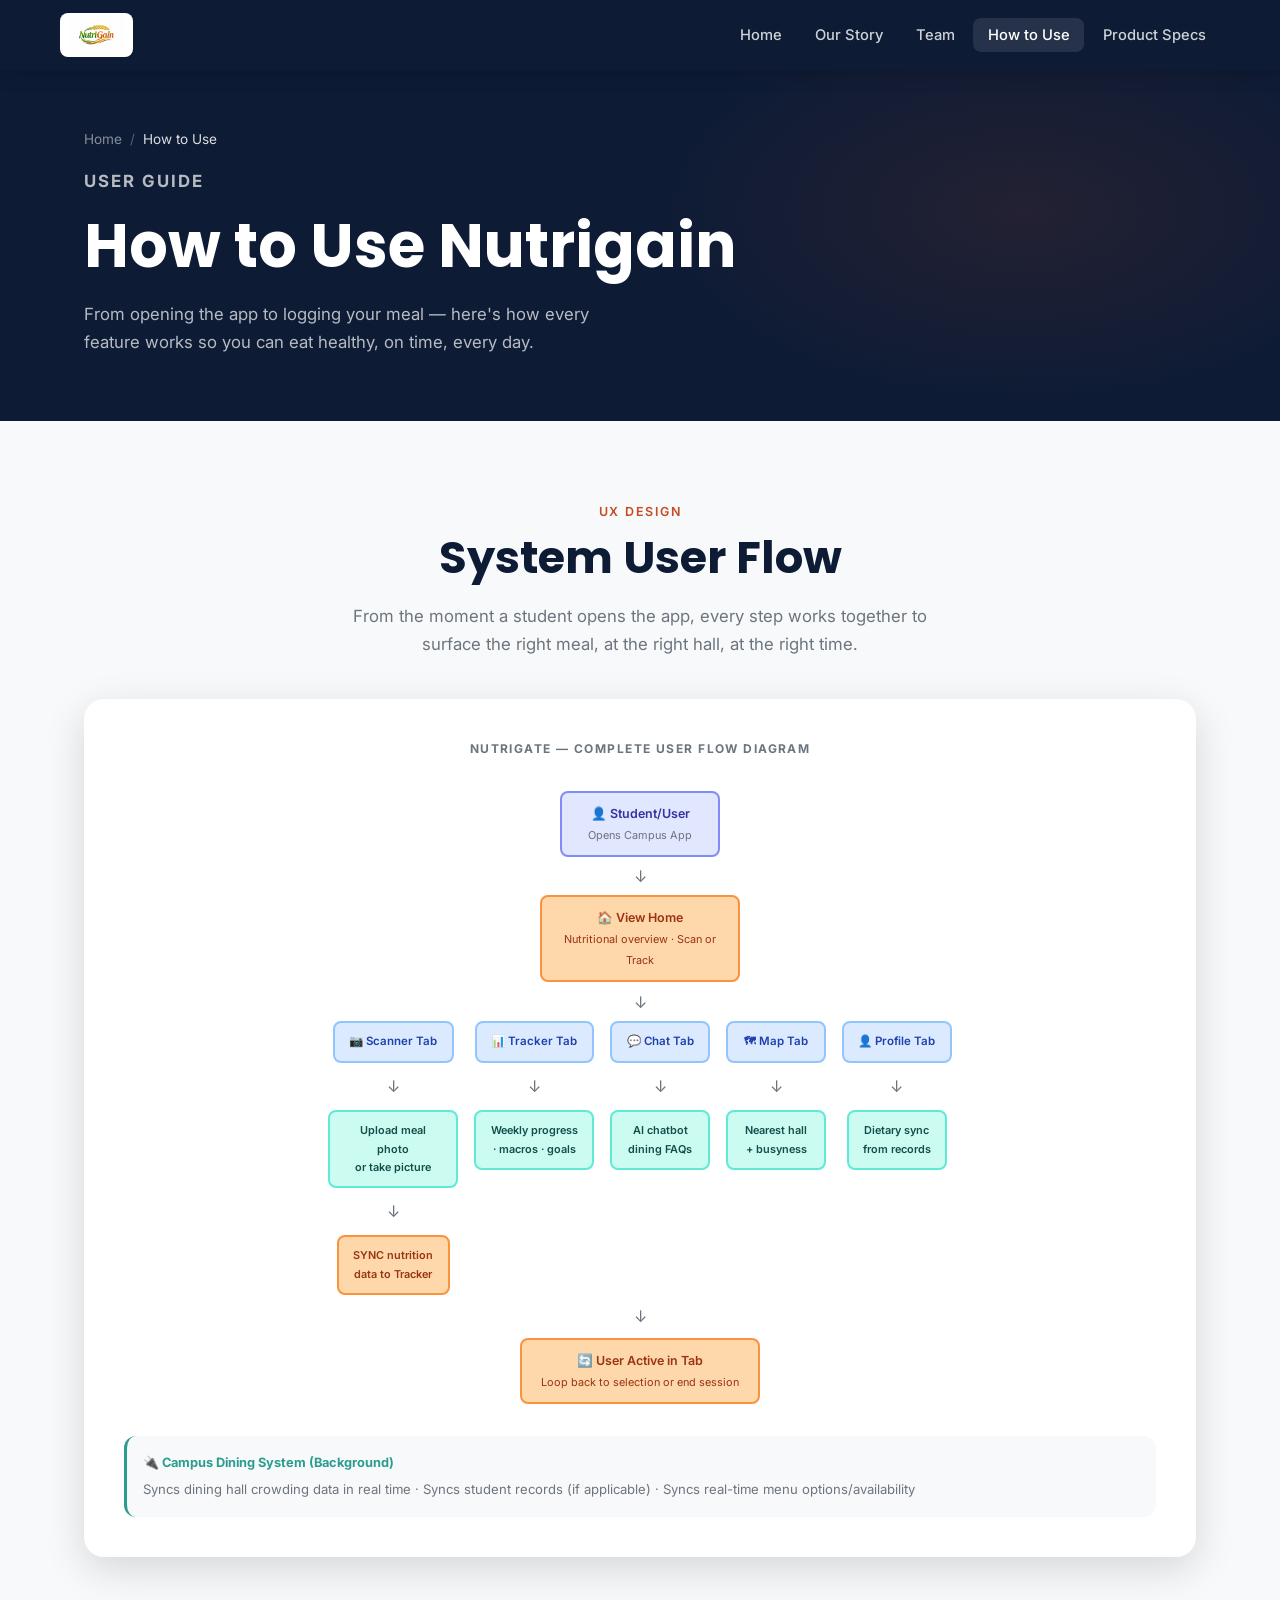
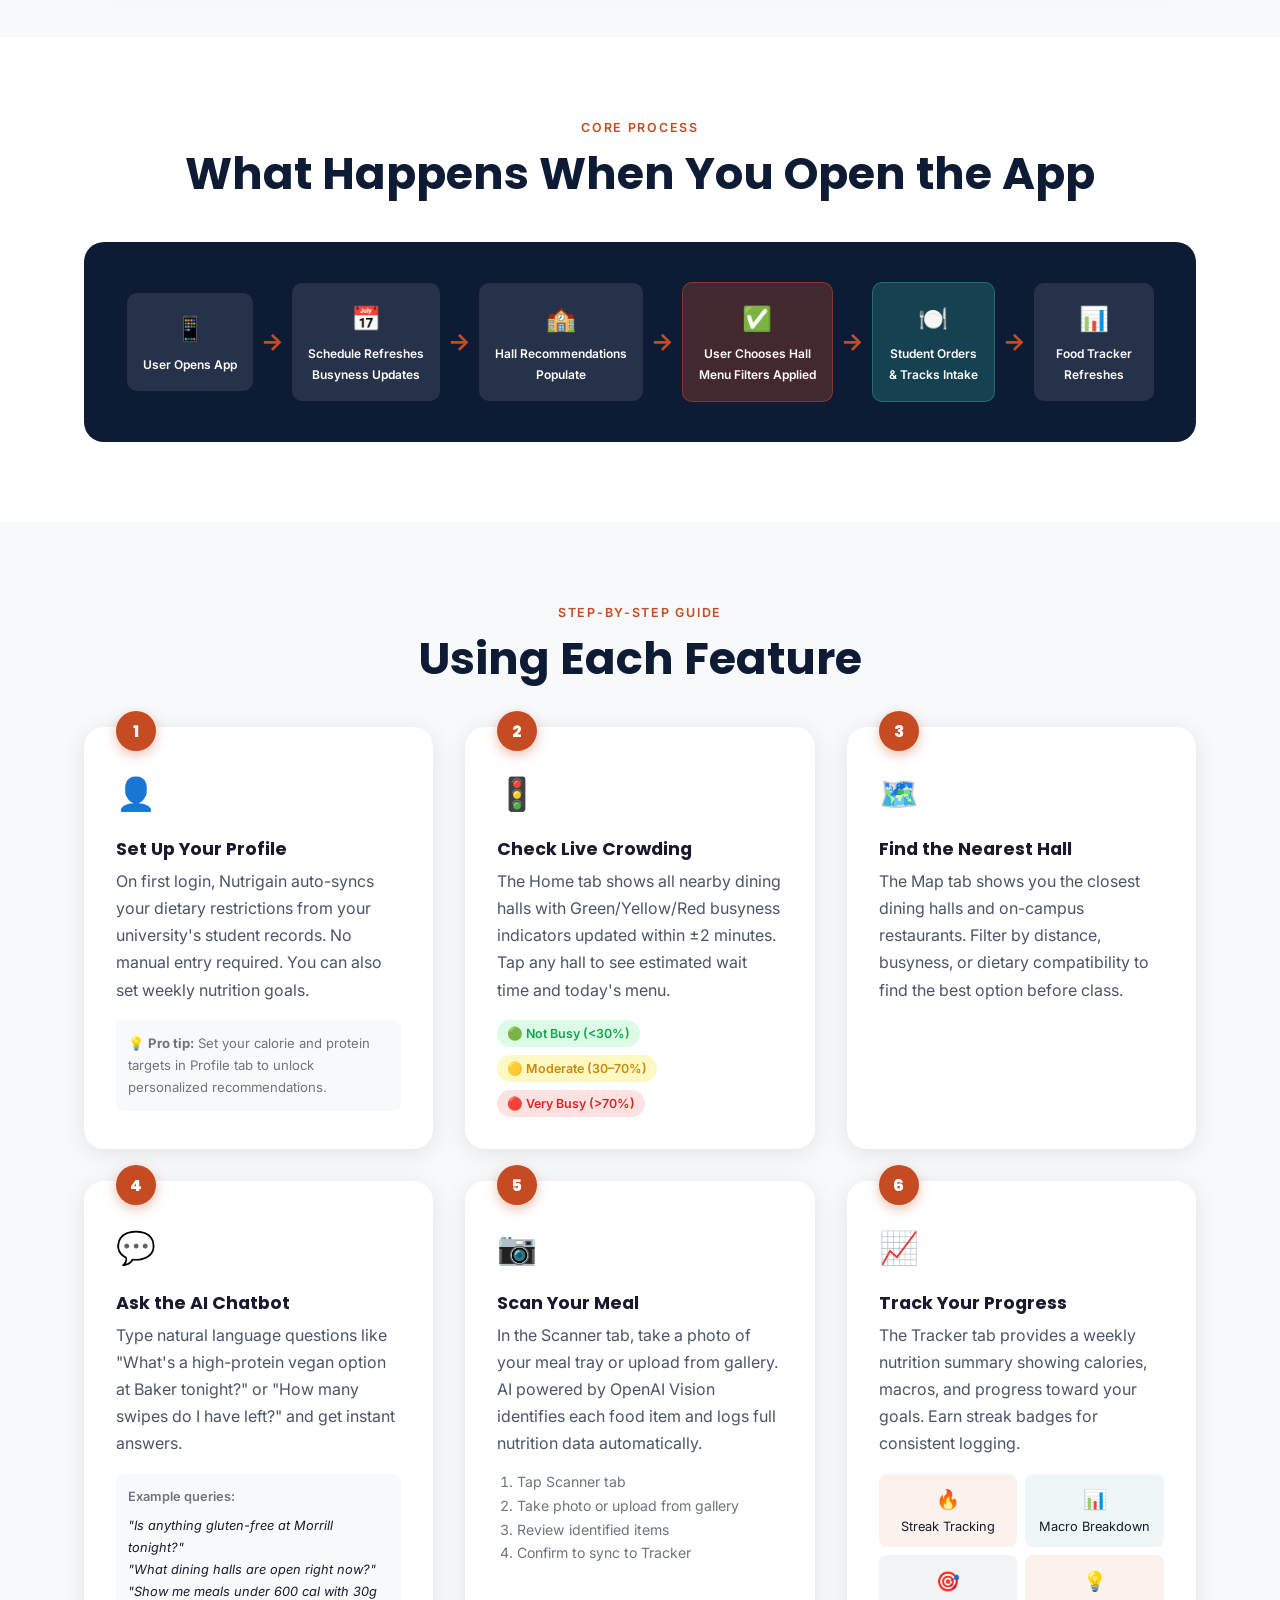
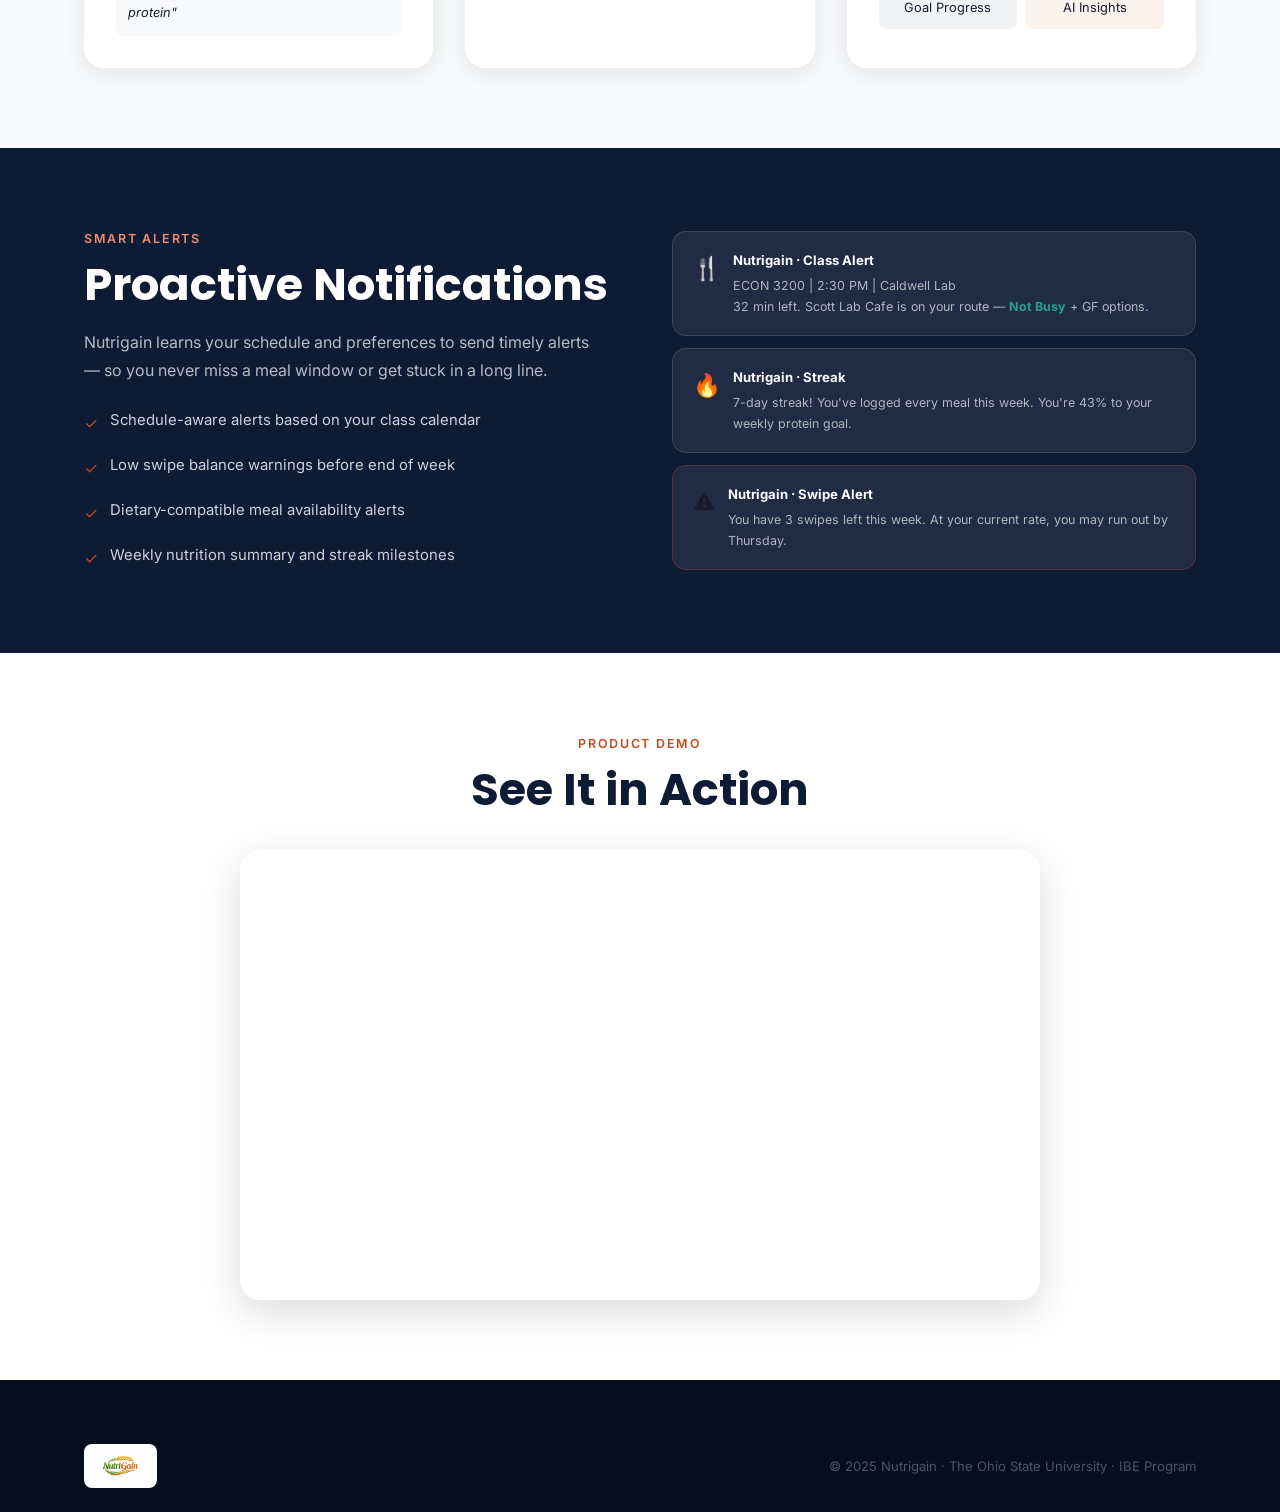
==== commit 7f229774: "Replace all remaining footer emoji logos with nutrigain.png Co-Authored-By: Claude Sonnet 4.6 <norep" ====
--- a/how-to-use.html
+++ b/how-to-use.html
@@ -323,8 +323,7 @@
   <div class="container">
     <div class="footer-bottom" style="border-top:none; padding-top:0">
       <div class="nav-logo">
-        <div class="nav-logo-icon">🍴</div>
-        <span class="nav-logo-text">Nutrigain<span>.</span></span>
+        <img src="images/nutrigain.png" alt="Nutrigain">
       </div>
       <p>&copy; 2025 Nutrigain · The Ohio State University · IBE Program</p>
     </div>
